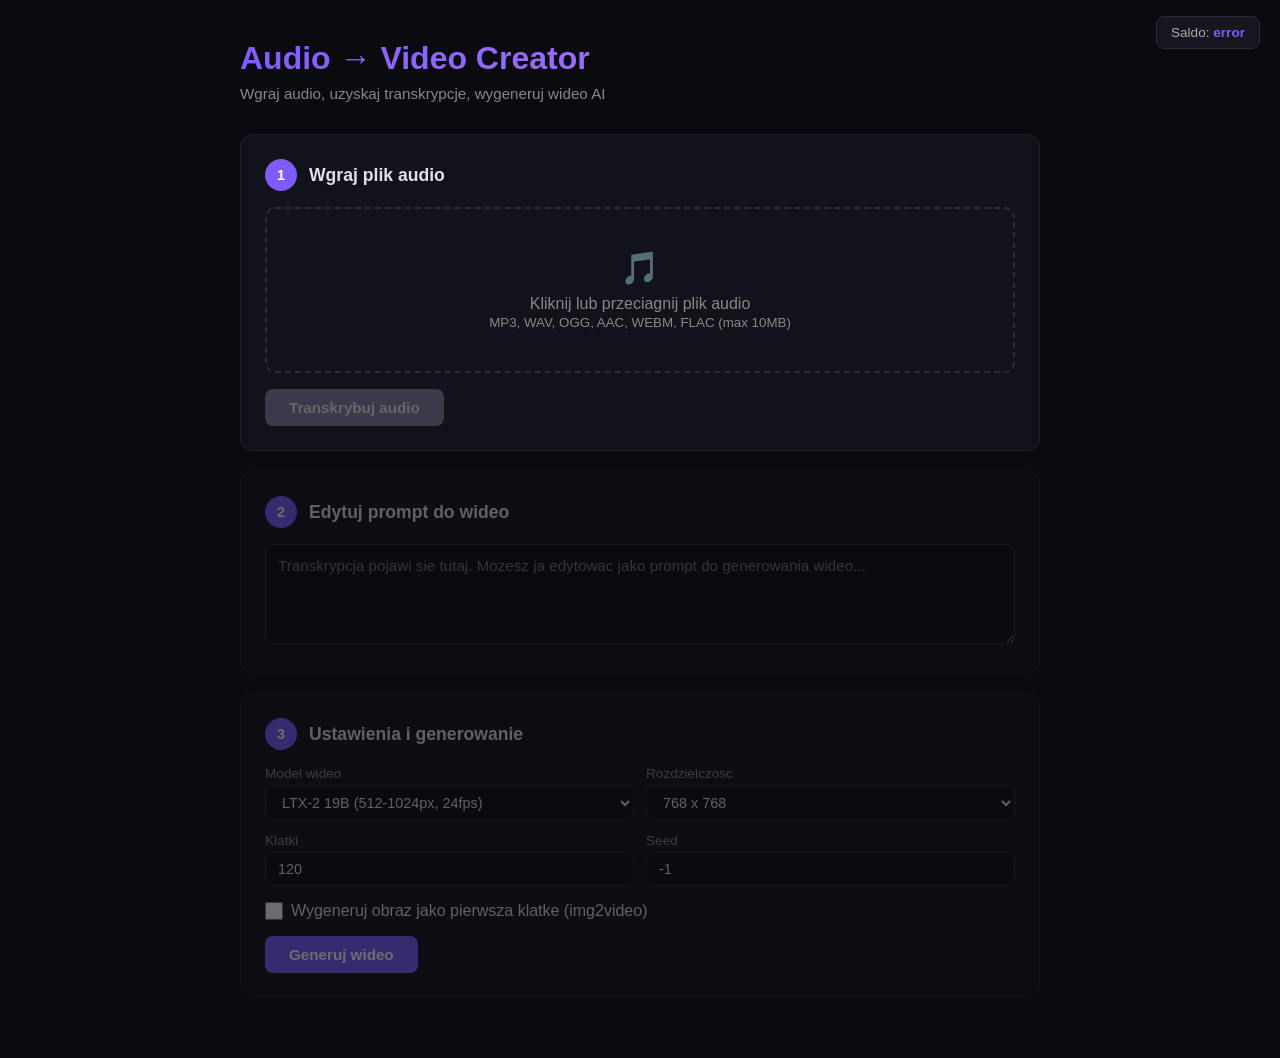
==== index.html @ 970bc6da "Initial commit: Audio to Video Creator Single-page HTML app for generating AI video from audio using" ====
<!DOCTYPE html>
<html lang="pl">
<head>
<meta charset="UTF-8">
<meta name="viewport" content="width=device-width, initial-scale=1.0">
<title>Audio → Video Creator</title>
<style>
  *, *::before, *::after { box-sizing: border-box; margin: 0; padding: 0; }

  body {
    font-family: -apple-system, BlinkMacSystemFont, 'Segoe UI', Roboto, sans-serif;
    background: #0a0a0f;
    color: #e0e0e8;
    min-height: 100vh;
    display: flex;
    justify-content: center;
    padding: 40px 20px;
  }

  .app {
    max-width: 800px;
    width: 100%;
  }

  h1 {
    font-size: 2rem;
    margin-bottom: 8px;
    background: linear-gradient(135deg, #7c5cfc, #c084fc);
    -webkit-background-clip: text;
    -webkit-text-fill-color: transparent;
  }

  .subtitle {
    color: #888;
    margin-bottom: 32px;
    font-size: 0.95rem;
  }

  .balance {
    position: fixed;
    top: 16px;
    right: 20px;
    background: #16161e;
    border: 1px solid #2a2a3a;
    border-radius: 8px;
    padding: 8px 14px;
    font-size: 0.85rem;
    color: #aaa;
  }
  .balance span { color: #7c5cfc; font-weight: 600; }

  /* Steps */
  .step {
    background: #12121a;
    border: 1px solid #1e1e2e;
    border-radius: 12px;
    padding: 24px;
    margin-bottom: 20px;
    transition: opacity 0.3s;
  }
  .step.disabled { opacity: 0.4; pointer-events: none; }
  .step-header {
    display: flex;
    align-items: center;
    gap: 12px;
    margin-bottom: 16px;
  }
  .step-num {
    width: 32px;
    height: 32px;
    border-radius: 50%;
    background: #7c5cfc;
    color: #fff;
    display: flex;
    align-items: center;
    justify-content: center;
    font-weight: 700;
    font-size: 0.9rem;
    flex-shrink: 0;
  }
  .step-title { font-size: 1.1rem; font-weight: 600; }

  /* Upload area */
  .upload-area {
    border: 2px dashed #2a2a3a;
    border-radius: 10px;
    padding: 40px;
    text-align: center;
    cursor: pointer;
    transition: border-color 0.2s, background 0.2s;
  }
  .upload-area:hover, .upload-area.dragover {
    border-color: #7c5cfc;
    background: rgba(124, 92, 252, 0.05);
  }
  .upload-area.has-file {
    border-color: #4ade80;
    background: rgba(74, 222, 128, 0.05);
  }
  .upload-area input { display: none; }
  .upload-icon { font-size: 2rem; margin-bottom: 8px; }
  .upload-text { color: #888; }
  .upload-filename { color: #4ade80; font-weight: 600; margin-top: 8px; }

  /* Audio player */
  .audio-player { margin-top: 12px; width: 100%; }
  .audio-player audio { width: 100%; }

  /* Buttons */
  .btn {
    padding: 10px 24px;
    border: none;
    border-radius: 8px;
    font-size: 0.95rem;
    font-weight: 600;
    cursor: pointer;
    transition: all 0.2s;
    display: inline-flex;
    align-items: center;
    gap: 8px;
  }
  .btn-primary {
    background: #7c5cfc;
    color: #fff;
  }
  .btn-primary:hover { background: #6a4cf0; }
  .btn-primary:disabled {
    background: #3a3a4a;
    color: #666;
    cursor: not-allowed;
  }
  .btn-secondary {
    background: #1e1e2e;
    color: #ccc;
    border: 1px solid #2a2a3a;
  }
  .btn-secondary:hover { background: #2a2a3a; }

  .btn-row {
    display: flex;
    gap: 10px;
    flex-wrap: wrap;
    align-items: center;
  }

  /* Textarea */
  textarea {
    width: 100%;
    min-height: 100px;
    background: #0a0a0f;
    border: 1px solid #2a2a3a;
    border-radius: 8px;
    color: #e0e0e8;
    padding: 12px;
    font-family: inherit;
    font-size: 0.95rem;
    resize: vertical;
  }
  textarea:focus { outline: none; border-color: #7c5cfc; }

  /* Select / Input */
  select, input[type="number"] {
    background: #0a0a0f;
    border: 1px solid #2a2a3a;
    border-radius: 8px;
    color: #e0e0e8;
    padding: 8px 12px;
    font-size: 0.9rem;
  }
  select:focus, input[type="number"]:focus { outline: none; border-color: #7c5cfc; }

  .form-grid {
    display: grid;
    grid-template-columns: 1fr 1fr;
    gap: 12px;
    margin-bottom: 16px;
  }
  .form-group label {
    display: block;
    font-size: 0.85rem;
    color: #888;
    margin-bottom: 4px;
  }
  .form-group select, .form-group input[type="number"] { width: 100%; }

  /* Checkbox */
  .checkbox-row {
    display: flex;
    align-items: center;
    gap: 8px;
    margin-bottom: 16px;
  }
  .checkbox-row input[type="checkbox"] {
    accent-color: #7c5cfc;
    width: 18px;
    height: 18px;
  }

  /* Progress */
  .progress-container { margin-top: 16px; }
  .progress-bar-bg {
    background: #1e1e2e;
    border-radius: 6px;
    height: 8px;
    overflow: hidden;
    margin-top: 8px;
  }
  .progress-bar-fill {
    height: 100%;
    background: linear-gradient(90deg, #7c5cfc, #c084fc);
    border-radius: 6px;
    transition: width 0.5s ease;
    width: 0%;
  }
  .status-text {
    font-size: 0.9rem;
    color: #aaa;
    display: flex;
    align-items: center;
    gap: 8px;
  }
  .spinner {
    width: 16px;
    height: 16px;
    border: 2px solid #3a3a4a;
    border-top-color: #7c5cfc;
    border-radius: 50%;
    animation: spin 0.8s linear infinite;
    display: inline-block;
  }
  @keyframes spin { to { transform: rotate(360deg); } }

  /* Result */
  .result-area { margin-top: 16px; text-align: center; }
  .result-area video {
    max-width: 100%;
    border-radius: 10px;
    border: 1px solid #2a2a3a;
  }
  .result-area img {
    max-width: 100%;
    max-height: 300px;
    border-radius: 10px;
    border: 1px solid #2a2a3a;
    margin-bottom: 12px;
  }
  .download-row {
    margin-top: 12px;
    display: flex;
    justify-content: center;
    gap: 10px;
  }

  /* Error */
  .error-msg {
    background: rgba(239, 68, 68, 0.1);
    border: 1px solid #ef4444;
    color: #f87171;
    padding: 10px 14px;
    border-radius: 8px;
    font-size: 0.9rem;
    margin-top: 12px;
  }

  /* Responsive */
  @media (max-width: 500px) {
    .form-grid { grid-template-columns: 1fr; }
    h1 { font-size: 1.5rem; }
  }
</style>
</head>
<body>

<div class="app">
  <h1>Audio → Video Creator</h1>
  <p class="subtitle">Wgraj audio, uzyskaj transkrypcje, wygeneruj wideo AI</p>

  <div class="balance" id="balanceBox">Saldo: <span id="balanceVal">...</span></div>

  <!-- STEP 1: Upload Audio -->
  <div class="step" id="step1">
    <div class="step-header">
      <div class="step-num">1</div>
      <div class="step-title">Wgraj plik audio</div>
    </div>
    <div class="upload-area" id="uploadArea">
      <input type="file" id="audioInput" accept=".mp3,.wav,.ogg,.aac,.webm,.flac">
      <div class="upload-icon">🎵</div>
      <div class="upload-text">Kliknij lub przeciagnij plik audio<br><small>MP3, WAV, OGG, AAC, WEBM, FLAC (max 10MB)</small></div>
      <div class="upload-filename" id="fileName" style="display:none"></div>
    </div>
    <div class="audio-player" id="audioPlayer" style="display:none">
      <audio controls id="audioEl"></audio>
    </div>
    <div style="margin-top: 16px;">
      <button class="btn btn-primary" id="transcribeBtn" disabled>Transkrybuj audio</button>
    </div>
    <div id="transcribeStatus"></div>
    <div id="transcribeError"></div>
  </div>

  <!-- STEP 2: Edit Prompt -->
  <div class="step disabled" id="step2">
    <div class="step-header">
      <div class="step-num">2</div>
      <div class="step-title">Edytuj prompt do wideo</div>
    </div>
    <textarea id="videoPrompt" placeholder="Transkrypcja pojawi sie tutaj. Mozesz ja edytowac jako prompt do generowania wideo..."></textarea>
  </div>

  <!-- STEP 3: Settings & Generate -->
  <div class="step disabled" id="step3">
    <div class="step-header">
      <div class="step-num">3</div>
      <div class="step-title">Ustawienia i generowanie</div>
    </div>

    <div class="form-grid">
      <div class="form-group">
        <label>Model wideo</label>
        <select id="videoModel">
          <option value="Ltx2_19B_Dist_FP8">LTX-2 19B (512-1024px, 24fps)</option>
          <option value="Ltxv_13B_0_9_8_Distilled_FP8">LTX-Video 0.9.8 (256-768px, 30fps)</option>
        </select>
      </div>
      <div class="form-group">
        <label>Rozdzielczosc</label>
        <select id="resolution">
          <option value="768x768">768 x 768</option>
          <option value="768x512">768 x 512 (landscape)</option>
          <option value="512x768">512 x 768 (portrait)</option>
          <option value="512x512">512 x 512</option>
          <option value="1024x576">1024 x 576 (wide, LTX-2)</option>
          <option value="576x1024">576 x 1024 (tall, LTX-2)</option>
        </select>
      </div>
      <div class="form-group">
        <label>Klatki</label>
        <input type="number" id="frames" value="120" min="30" max="241">
      </div>
      <div class="form-group">
        <label>Seed</label>
        <input type="number" id="seed" value="-1" min="-1">
      </div>
    </div>

    <div class="checkbox-row">
      <input type="checkbox" id="useFirstFrame">
      <label for="useFirstFrame">Wygeneruj obraz jako pierwsza klatke (img2video)</label>
    </div>

    <div id="imgModelGroup" style="display:none; margin-bottom: 16px;">
      <div class="form-grid">
        <div class="form-group">
          <label>Model obrazu</label>
          <select id="imgModel">
            <option value="Flux1schnell">FLUX.1 Schnell</option>
            <option value="ZImageTurbo_INT8">Z-Image Turbo</option>
            <option value="Flux_2_Klein_4B_BF16">FLUX.2 Klein</option>
          </select>
        </div>
        <div class="form-group">
          <label>Prompt obrazu (opcjonalny)</label>
          <textarea id="imgPrompt" style="min-height: 60px;" placeholder="Jesli pusty, uzyje promptu wideo"></textarea>
        </div>
      </div>
    </div>

    <div class="btn-row">
      <button class="btn btn-primary" id="generateBtn">Generuj wideo</button>
    </div>

    <div id="generateStatus"></div>
    <div id="generateError"></div>

    <!-- Result -->
    <div class="result-area" id="resultArea" style="display:none">
      <div id="generatedImg" style="display:none"></div>
      <div id="generatedVideo"></div>
      <div class="download-row" id="downloadRow" style="display:none"></div>
    </div>
  </div>
</div>

<script>
const API_BASE = 'https://api.deapi.ai';
const API_KEY = '6926|URj9aa5gUk1SgNm85iJzM3Wiba7WkReZox973JmT436bcb00';

const headers = { 'Authorization': `Bearer ${API_KEY}` };
const jsonHeaders = { ...headers, 'Content-Type': 'application/json' };

// Elements
const uploadArea = document.getElementById('uploadArea');
const audioInput = document.getElementById('audioInput');
const fileName = document.getElementById('fileName');
const audioPlayer = document.getElementById('audioPlayer');
const audioEl = document.getElementById('audioEl');
const transcribeBtn = document.getElementById('transcribeBtn');
const videoPrompt = document.getElementById('videoPrompt');
const useFirstFrame = document.getElementById('useFirstFrame');
const imgModelGroup = document.getElementById('imgModelGroup');
const generateBtn = document.getElementById('generateBtn');

let audioFile = null;

// --- Balance ---
async function fetchBalance() {
  try {
    const res = await fetch(`${API_BASE}/api/v1/client/balance`, { headers });
    const data = await res.json();
    document.getElementById('balanceVal').textContent = `$${data.data.balance.toFixed(2)}`;
  } catch {
    document.getElementById('balanceVal').textContent = 'error';
  }
}
fetchBalance();

// --- Upload ---
uploadArea.addEventListener('click', () => audioInput.click());
uploadArea.addEventListener('dragover', e => { e.preventDefault(); uploadArea.classList.add('dragover'); });
uploadArea.addEventListener('dragleave', () => uploadArea.classList.remove('dragover'));
uploadArea.addEventListener('drop', e => {
  e.preventDefault();
  uploadArea.classList.remove('dragover');
  if (e.dataTransfer.files.length) handleFile(e.dataTransfer.files[0]);
});
audioInput.addEventListener('change', () => { if (audioInput.files.length) handleFile(audioInput.files[0]); });

function handleFile(file) {
  if (file.size > 10 * 1024 * 1024) {
    showError('transcribeError', 'Plik za duzy (max 10MB)');
    return;
  }
  audioFile = file;
  uploadArea.classList.add('has-file');
  fileName.textContent = file.name;
  fileName.style.display = 'block';
  audioEl.src = URL.createObjectURL(file);
  audioPlayer.style.display = 'block';
  transcribeBtn.disabled = false;
  clearError('transcribeError');
}

// --- Transcribe ---
transcribeBtn.addEventListener('click', transcribe);

async function transcribe() {
  transcribeBtn.disabled = true;
  showStatus('transcribeStatus', 'Wysylanie audio do transkrypcji...');
  clearError('transcribeError');

  try {
    const form = new FormData();
    form.append('audio', audioFile);
    form.append('include_ts', 'false');
    form.append('model', 'WhisperLargeV3');
    form.append('return_result_in_response', 'true');

    const res = await fetch(`${API_BASE}/api/v1/client/audiofile2txt`, {
      method: 'POST', headers, body: form
    });
    const data = await res.json();

    if (!res.ok) throw new Error(data.message || JSON.stringify(data));

    // If result is returned directly
    if (data.data?.result) {
      finishTranscription(data.data.result);
      return;
    }

    // Otherwise poll
    const requestId = data.data?.request_id;
    if (!requestId) throw new Error('Brak request_id w odpowiedzi');

    showStatus('transcribeStatus', 'Trwa transkrypcja...');
    const result = await pollResult(requestId, 'transcribeStatus');
    finishTranscription(result);
  } catch (err) {
    showError('transcribeError', `Blad transkrypcji: ${err.message}`);
    transcribeBtn.disabled = false;
    clearStatus('transcribeStatus');
  }
}

function finishTranscription(result) {
  let text = '';
  if (typeof result === 'string') {
    text = result;
  } else if (result?.text) {
    text = result.text;
  } else if (result?.transcription) {
    text = result.transcription;
  } else {
    text = JSON.stringify(result);
  }

  videoPrompt.value = text;
  clearStatus('transcribeStatus');
  enableStep('step2');
  enableStep('step3');
  transcribeBtn.disabled = false;
}

// --- Generate ---
useFirstFrame.addEventListener('change', () => {
  imgModelGroup.style.display = useFirstFrame.checked ? 'block' : 'none';
});

generateBtn.addEventListener('click', generate);

async function generate() {
  const prompt = videoPrompt.value.trim();
  if (!prompt) { showError('generateError', 'Wpisz prompt'); return; }

  generateBtn.disabled = true;
  clearError('generateError');
  document.getElementById('resultArea').style.display = 'none';

  try {
    let firstFrameUrl = null;

    // Step A: Generate first frame image if requested
    if (useFirstFrame.checked) {
      showStatus('generateStatus', 'Generowanie pierwszej klatki...');
      const imgPromptText = document.getElementById('imgPrompt').value.trim() || prompt;
      const imgModel = document.getElementById('imgModel').value;
      const [w, h] = getResolution();

      const imgRes = await fetch(`${API_BASE}/api/v1/client/txt2img`, {
        method: 'POST',
        headers: jsonHeaders,
        body: JSON.stringify({
          prompt: imgPromptText,
          model: imgModel,
          width: Math.min(w, imgModel === 'Flux_2_Klein_4B_BF16' ? 1536 : 2048),
          height: Math.min(h, imgModel === 'Flux_2_Klein_4B_BF16' ? 1536 : 2048),
          guidance: 3.5,
          steps: 4,
          seed: getSeed()
        })
      });
      const imgData = await imgRes.json();
      if (!imgRes.ok) throw new Error(imgData.message || JSON.stringify(imgData));

      const imgResult = await pollResult(imgData.data.request_id, 'generateStatus');
      firstFrameUrl = typeof imgResult === 'string' ? imgResult : imgResult.url || imgResult.result_url;

      if (firstFrameUrl) {
        document.getElementById('generatedImg').innerHTML = `<img src="${firstFrameUrl}" alt="First frame">`;
        document.getElementById('generatedImg').style.display = 'block';
        document.getElementById('resultArea').style.display = 'block';
      }
    }

    // Step B: Generate video
    showStatus('generateStatus', 'Generowanie wideo...');
    const model = document.getElementById('videoModel').value;
    const [width, height] = getResolution();
    const frames = parseInt(document.getElementById('frames').value);
    const seed = getSeed();
    const fps = model === 'Ltx2_19B_Dist_FP8' ? 24 : 30;

    let videoRes;
    if (firstFrameUrl) {
      // img2video: need to send the image
      const imgBlob = await (await fetch(firstFrameUrl)).blob();
      const form = new FormData();
      form.append('first_frame_image', imgBlob, 'frame.png');
      form.append('prompt', prompt);
      form.append('model', model);
      form.append('width', width);
      form.append('height', height);
      form.append('frames', frames);
      form.append('seed', seed);
      form.append('guidance', 1);
      form.append('steps', model === 'Ltxv_13B_0_9_8_Distilled_FP8' ? 1 : 1);

      videoRes = await fetch(`${API_BASE}/api/v1/client/img2video`, {
        method: 'POST', headers, body: form
      });
    } else {
      // txt2video
      const form = new FormData();
      form.append('prompt', prompt);
      form.append('model', model);
      form.append('width', width);
      form.append('height', height);
      form.append('guidance', 1);
      form.append('steps', 1);
      form.append('frames', frames);
      form.append('seed', seed);

      videoRes = await fetch(`${API_BASE}/api/v1/client/txt2video`, {
        method: 'POST', headers, body: form
      });
    }

    const videoData = await videoRes.json();
    if (!videoRes.ok) throw new Error(videoData.message || JSON.stringify(videoData));

    const videoResult = await pollResult(videoData.data.request_id, 'generateStatus');
    const videoUrl = typeof videoResult === 'string' ? videoResult : videoResult.url || videoResult.result_url;

    // Show result
    document.getElementById('generatedVideo').innerHTML = `<video controls src="${videoUrl}" autoplay loop></video>`;
    document.getElementById('downloadRow').innerHTML = `<a class="btn btn-secondary" href="${videoUrl}" download target="_blank">Pobierz wideo</a>`;
    document.getElementById('downloadRow').style.display = 'flex';
    document.getElementById('resultArea').style.display = 'block';
    clearStatus('generateStatus');
    fetchBalance();
  } catch (err) {
    showError('generateError', `Blad generowania: ${err.message}`);
    clearStatus('generateStatus');
  } finally {
    generateBtn.disabled = false;
  }
}

// --- Polling ---
async function pollResult(requestId, statusElId) {
  const maxAttempts = 300; // 5 min at 1s intervals
  for (let i = 0; i < maxAttempts; i++) {
    await sleep(2000);
    const res = await fetch(`${API_BASE}/api/v1/client/request-status/${requestId}`, { headers });
    const data = await res.json();
    const status = data.data?.status;

    if (status === 'done') {
      return data.data.result_url || data.data.result || data.data;
    }
    if (status === 'error') {
      throw new Error(data.data?.error || 'Zadanie zakonczylo sie bledem');
    }

    const pct = data.data?.progress || 0;
    showStatus(statusElId, `Status: ${status}${pct ? ` (${pct}%)` : ''}...`, pct);
  }
  throw new Error('Timeout - zadanie trwa za dlugo');
}

// --- Helpers ---
function getResolution() {
  const [w, h] = document.getElementById('resolution').value.split('x').map(Number);
  return [w, h];
}

function getSeed() {
  const s = parseInt(document.getElementById('seed').value);
  return s === -1 ? Math.floor(Math.random() * 999999999) : s;
}

function sleep(ms) { return new Promise(r => setTimeout(r, ms)); }

function enableStep(id) { document.getElementById(id).classList.remove('disabled'); }

function showStatus(elId, text, pct) {
  const el = document.getElementById(elId);
  el.innerHTML = `
    <div class="progress-container">
      <div class="status-text"><span class="spinner"></span> ${text}</div>
      <div class="progress-bar-bg"><div class="progress-bar-fill" style="width:${pct || 5}%"></div></div>
    </div>`;
}

function clearStatus(elId) { document.getElementById(elId).innerHTML = ''; }

function showError(elId, msg) {
  document.getElementById(elId).innerHTML = `<div class="error-msg">${msg}</div>`;
}

function clearError(elId) { document.getElementById(elId).innerHTML = ''; }
</script>
</body>
</html>
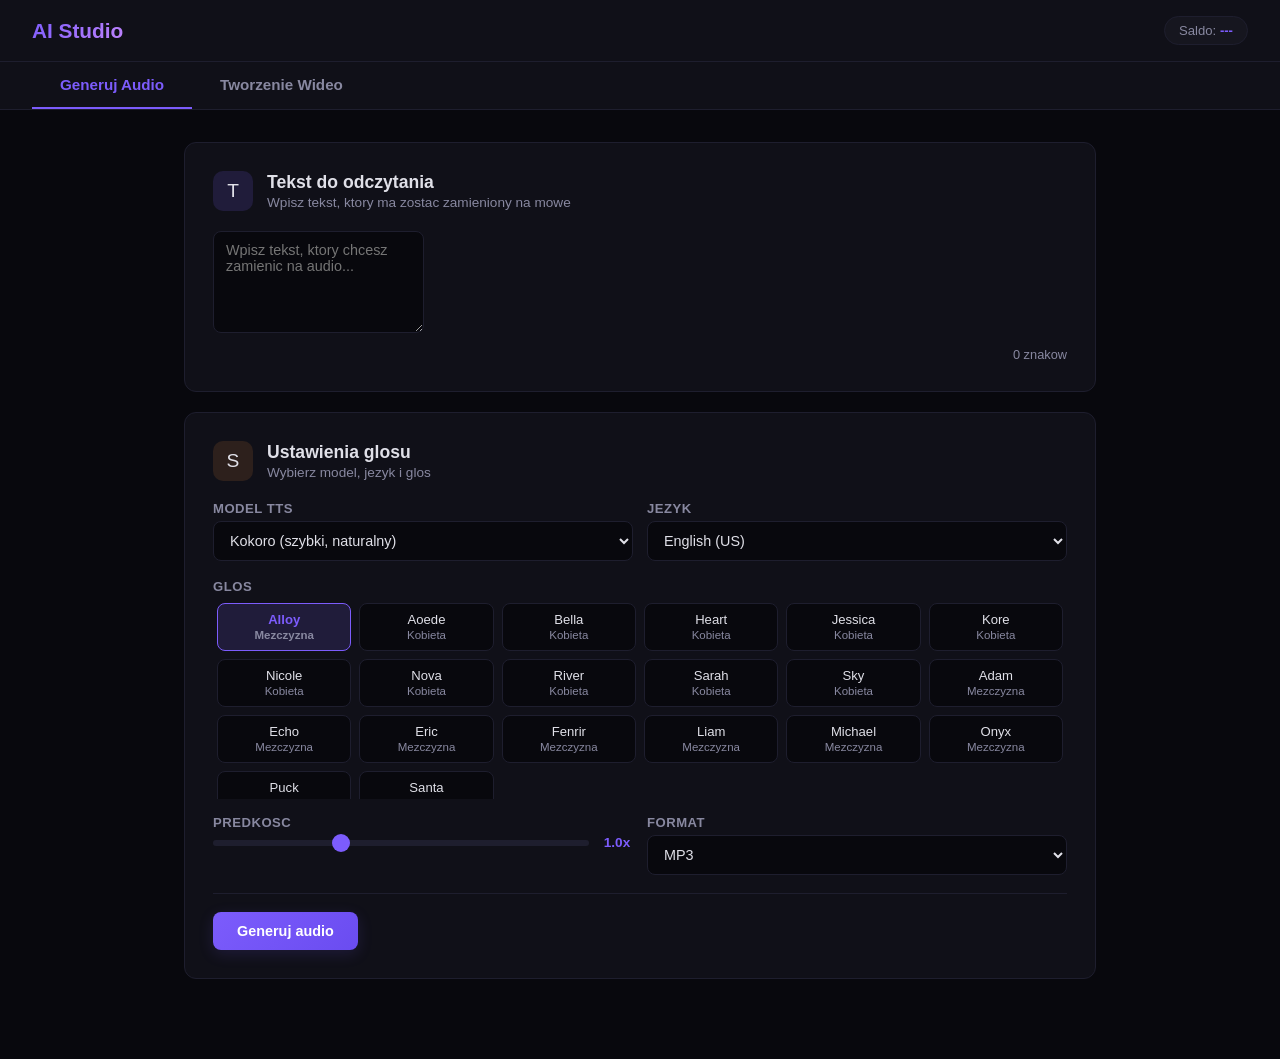
==== commit b4791435: "Add TTS, fix video generation, redesign UI - Add "Generuj Audio" tab with TTS (Kokoro, Chatterbox, Q" ====
--- a/index.html
+++ b/index.html
@@ -3,541 +3,978 @@
 <head>
 <meta charset="UTF-8">
 <meta name="viewport" content="width=device-width, initial-scale=1.0">
-<title>Audio → Video Creator</title>
+<title>AI Studio - Audio & Video</title>
 <style>
   *, *::before, *::after { box-sizing: border-box; margin: 0; padding: 0; }
 
+  :root {
+    --bg: #08080d;
+    --surface: #101018;
+    --surface2: #16161f;
+    --border: #1e1e2e;
+    --border-hover: #2e2e4e;
+    --text: #e0e0e8;
+    --text2: #8888a0;
+    --accent: #7c5cfc;
+    --accent2: #c084fc;
+    --accent-glow: rgba(124, 92, 252, 0.15);
+    --green: #4ade80;
+    --red: #f87171;
+    --orange: #fb923c;
+    --radius: 12px;
+  }
+
   body {
     font-family: -apple-system, BlinkMacSystemFont, 'Segoe UI', Roboto, sans-serif;
-    background: #0a0a0f;
-    color: #e0e0e8;
+    background: var(--bg);
+    color: var(--text);
     min-height: 100vh;
+  }
+
+  /* ===== Top bar ===== */
+  .topbar {
     display: flex;
-    justify-content: center;
-    padding: 40px 20px;
-  }
-
-  .app {
-    max-width: 800px;
-    width: 100%;
-  }
-
-  h1 {
-    font-size: 2rem;
-    margin-bottom: 8px;
-    background: linear-gradient(135deg, #7c5cfc, #c084fc);
+    align-items: center;
+    justify-content: space-between;
+    padding: 16px 32px;
+    background: var(--surface);
+    border-bottom: 1px solid var(--border);
+    position: sticky;
+    top: 0;
+    z-index: 100;
+    backdrop-filter: blur(12px);
+  }
+  .logo {
+    font-size: 1.3rem;
+    font-weight: 800;
+    background: linear-gradient(135deg, var(--accent), var(--accent2));
     -webkit-background-clip: text;
     -webkit-text-fill-color: transparent;
   }
-
-  .subtitle {
-    color: #888;
-    margin-bottom: 32px;
+  .topbar-right {
+    display: flex;
+    align-items: center;
+    gap: 16px;
+  }
+  .balance-badge {
+    background: var(--surface2);
+    border: 1px solid var(--border);
+    border-radius: 20px;
+    padding: 6px 14px;
+    font-size: 0.82rem;
+    color: var(--text2);
+  }
+  .balance-badge span { color: var(--accent); font-weight: 600; }
+
+  /* ===== Tabs ===== */
+  .tabs {
+    display: flex;
+    gap: 0;
+    background: var(--surface);
+    border-bottom: 1px solid var(--border);
+    padding: 0 32px;
+  }
+  .tab {
+    padding: 14px 28px;
     font-size: 0.95rem;
-  }
-
-  .balance {
-    position: fixed;
-    top: 16px;
-    right: 20px;
-    background: #16161e;
-    border: 1px solid #2a2a3a;
+    font-weight: 600;
+    color: var(--text2);
+    cursor: pointer;
+    border-bottom: 2px solid transparent;
+    transition: all 0.2s;
+    user-select: none;
+  }
+  .tab:hover { color: var(--text); }
+  .tab.active {
+    color: var(--accent);
+    border-bottom-color: var(--accent);
+  }
+
+  /* ===== Main layout ===== */
+  .main {
+    max-width: 960px;
+    margin: 0 auto;
+    padding: 32px 24px 60px;
+  }
+  .tab-content { display: none; }
+  .tab-content.active { display: block; }
+
+  /* ===== Cards ===== */
+  .card {
+    background: var(--surface);
+    border: 1px solid var(--border);
+    border-radius: var(--radius);
+    padding: 28px;
+    margin-bottom: 20px;
+    transition: border-color 0.3s, opacity 0.3s;
+  }
+  .card:hover { border-color: var(--border-hover); }
+  .card.disabled { opacity: 0.35; pointer-events: none; }
+  .card-header {
+    display: flex;
+    align-items: center;
+    gap: 14px;
+    margin-bottom: 20px;
+  }
+  .card-icon {
+    width: 40px;
+    height: 40px;
+    border-radius: 10px;
+    display: flex;
+    align-items: center;
+    justify-content: center;
+    font-size: 1.2rem;
+    flex-shrink: 0;
+  }
+  .card-icon.purple { background: rgba(124, 92, 252, 0.15); }
+  .card-icon.green { background: rgba(74, 222, 128, 0.12); }
+  .card-icon.orange { background: rgba(251, 146, 60, 0.12); }
+  .card-icon.blue { background: rgba(96, 165, 250, 0.12); }
+  .card-title { font-size: 1.1rem; font-weight: 700; }
+  .card-desc { font-size: 0.85rem; color: var(--text2); margin-top: 2px; }
+
+  /* ===== Forms ===== */
+  .form-grid {
+    display: grid;
+    grid-template-columns: 1fr 1fr;
+    gap: 14px;
+    margin-bottom: 18px;
+  }
+  .form-grid.cols-3 { grid-template-columns: 1fr 1fr 1fr; }
+  .form-group { display: flex; flex-direction: column; gap: 5px; }
+  .form-group.full { grid-column: 1 / -1; }
+  .form-label {
+    font-size: 0.82rem;
+    font-weight: 600;
+    color: var(--text2);
+    text-transform: uppercase;
+    letter-spacing: 0.5px;
+  }
+
+  textarea, select, input[type="number"], input[type="text"], input[type="range"] {
+    background: var(--bg);
+    border: 1px solid var(--border);
     border-radius: 8px;
-    padding: 8px 14px;
-    font-size: 0.85rem;
-    color: #aaa;
-  }
-  .balance span { color: #7c5cfc; font-weight: 600; }
-
-  /* Steps */
-  .step {
-    background: #12121a;
-    border: 1px solid #1e1e2e;
-    border-radius: 12px;
-    padding: 24px;
-    margin-bottom: 20px;
-    transition: opacity 0.3s;
-  }
-  .step.disabled { opacity: 0.4; pointer-events: none; }
-  .step-header {
+    color: var(--text);
+    padding: 10px 12px;
+    font-family: inherit;
+    font-size: 0.9rem;
+    transition: border-color 0.2s;
+  }
+  textarea:focus, select:focus, input:focus { outline: none; border-color: var(--accent); }
+  textarea { min-height: 100px; resize: vertical; }
+  select { cursor: pointer; }
+
+  .range-row {
     display: flex;
     align-items: center;
     gap: 12px;
-    margin-bottom: 16px;
-  }
-  .step-num {
-    width: 32px;
-    height: 32px;
+  }
+  .range-row input[type="range"] {
+    flex: 1;
+    padding: 0;
+    height: 6px;
+    -webkit-appearance: none;
+    border: none;
+    border-radius: 3px;
+    background: var(--border);
+  }
+  .range-row input[type="range"]::-webkit-slider-thumb {
+    -webkit-appearance: none;
+    width: 18px;
+    height: 18px;
     border-radius: 50%;
-    background: #7c5cfc;
-    color: #fff;
-    display: flex;
-    align-items: center;
-    justify-content: center;
-    font-weight: 700;
-    font-size: 0.9rem;
-    flex-shrink: 0;
-  }
-  .step-title { font-size: 1.1rem; font-weight: 600; }
-
-  /* Upload area */
-  .upload-area {
-    border: 2px dashed #2a2a3a;
-    border-radius: 10px;
-    padding: 40px;
+    background: var(--accent);
+    cursor: pointer;
+  }
+  .range-val {
+    font-size: 0.85rem;
+    color: var(--accent);
+    font-weight: 600;
+    min-width: 32px;
     text-align: center;
-    cursor: pointer;
-    transition: border-color 0.2s, background 0.2s;
-  }
-  .upload-area:hover, .upload-area.dragover {
-    border-color: #7c5cfc;
-    background: rgba(124, 92, 252, 0.05);
-  }
-  .upload-area.has-file {
-    border-color: #4ade80;
-    background: rgba(74, 222, 128, 0.05);
-  }
-  .upload-area input { display: none; }
-  .upload-icon { font-size: 2rem; margin-bottom: 8px; }
-  .upload-text { color: #888; }
-  .upload-filename { color: #4ade80; font-weight: 600; margin-top: 8px; }
-
-  /* Audio player */
-  .audio-player { margin-top: 12px; width: 100%; }
-  .audio-player audio { width: 100%; }
-
-  /* Buttons */
+  }
+
+  /* ===== Buttons ===== */
   .btn {
-    padding: 10px 24px;
+    padding: 11px 24px;
     border: none;
     border-radius: 8px;
-    font-size: 0.95rem;
+    font-size: 0.9rem;
     font-weight: 600;
     cursor: pointer;
     transition: all 0.2s;
     display: inline-flex;
     align-items: center;
     gap: 8px;
+    text-decoration: none;
   }
   .btn-primary {
-    background: #7c5cfc;
+    background: linear-gradient(135deg, var(--accent), #6a4cf0);
     color: #fff;
-  }
-  .btn-primary:hover { background: #6a4cf0; }
+    box-shadow: 0 4px 15px var(--accent-glow);
+  }
+  .btn-primary:hover { transform: translateY(-1px); box-shadow: 0 6px 20px var(--accent-glow); }
   .btn-primary:disabled {
-    background: #3a3a4a;
-    color: #666;
+    background: #2a2a3a;
+    color: #555;
     cursor: not-allowed;
+    transform: none;
+    box-shadow: none;
   }
   .btn-secondary {
-    background: #1e1e2e;
-    color: #ccc;
-    border: 1px solid #2a2a3a;
-  }
-  .btn-secondary:hover { background: #2a2a3a; }
-
-  .btn-row {
+    background: var(--surface2);
+    color: var(--text);
+    border: 1px solid var(--border);
+  }
+  .btn-secondary:hover { background: var(--border); }
+  .btn-success {
+    background: linear-gradient(135deg, #22c55e, #16a34a);
+    color: #fff;
+  }
+  .btn-success:hover { transform: translateY(-1px); }
+  .btn-sm { padding: 7px 14px; font-size: 0.82rem; }
+  .btn-row { display: flex; gap: 10px; flex-wrap: wrap; align-items: center; }
+
+  /* ===== Upload ===== */
+  .upload-area {
+    border: 2px dashed var(--border);
+    border-radius: var(--radius);
+    padding: 36px;
+    text-align: center;
+    cursor: pointer;
+    transition: all 0.25s;
+  }
+  .upload-area:hover, .upload-area.dragover {
+    border-color: var(--accent);
+    background: var(--accent-glow);
+  }
+  .upload-area.has-file {
+    border-color: var(--green);
+    background: rgba(74, 222, 128, 0.05);
+  }
+  .upload-area input[type="file"] { display: none; }
+  .upload-icon { font-size: 2.2rem; margin-bottom: 8px; }
+  .upload-text { color: var(--text2); font-size: 0.9rem; }
+  .upload-text small { font-size: 0.78rem; }
+  .upload-filename { color: var(--green); font-weight: 600; margin-top: 8px; }
+
+  .audio-preview {
+    margin-top: 14px;
+    background: var(--bg);
+    border-radius: 8px;
+    padding: 12px;
+    display: none;
+  }
+  .audio-preview audio { width: 100%; height: 36px; }
+
+  /* ===== Progress ===== */
+  .progress-wrap { margin-top: 16px; }
+  .progress-bar-bg {
+    background: var(--surface2);
+    border-radius: 6px;
+    height: 6px;
+    overflow: hidden;
+    margin-top: 8px;
+  }
+  .progress-bar-fill {
+    height: 100%;
+    background: linear-gradient(90deg, var(--accent), var(--accent2));
+    border-radius: 6px;
+    transition: width 0.5s ease;
+    width: 0%;
+  }
+  .status-text {
+    font-size: 0.85rem;
+    color: var(--text2);
     display: flex;
+    align-items: center;
+    gap: 8px;
+  }
+  .spinner {
+    width: 14px; height: 14px;
+    border: 2px solid var(--border);
+    border-top-color: var(--accent);
+    border-radius: 50%;
+    animation: spin 0.7s linear infinite;
+    display: inline-block;
+    flex-shrink: 0;
+  }
+  @keyframes spin { to { transform: rotate(360deg); } }
+
+  /* ===== Result ===== */
+  .result-box {
+    margin-top: 20px;
+    text-align: center;
+    background: var(--bg);
+    border-radius: var(--radius);
+    padding: 20px;
+    border: 1px solid var(--border);
+    display: none;
+  }
+  .result-box.visible { display: block; }
+  .result-box video {
+    max-width: 100%;
+    border-radius: 10px;
+  }
+  .result-box img {
+    max-width: 100%;
+    max-height: 300px;
+    border-radius: 10px;
+    margin-bottom: 12px;
+  }
+  .result-box audio { width: 100%; margin-bottom: 12px; }
+  .result-actions {
+    margin-top: 14px;
+    display: flex;
+    justify-content: center;
     gap: 10px;
     flex-wrap: wrap;
-    align-items: center;
-  }
-
-  /* Textarea */
-  textarea {
-    width: 100%;
-    min-height: 100px;
-    background: #0a0a0f;
-    border: 1px solid #2a2a3a;
+  }
+
+  /* ===== Error ===== */
+  .error-msg {
+    background: rgba(239, 68, 68, 0.08);
+    border: 1px solid rgba(239, 68, 68, 0.3);
+    color: var(--red);
+    padding: 10px 14px;
     border-radius: 8px;
-    color: #e0e0e8;
-    padding: 12px;
-    font-family: inherit;
-    font-size: 0.95rem;
-    resize: vertical;
-  }
-  textarea:focus { outline: none; border-color: #7c5cfc; }
-
-  /* Select / Input */
-  select, input[type="number"] {
-    background: #0a0a0f;
-    border: 1px solid #2a2a3a;
+    font-size: 0.85rem;
+    margin-top: 12px;
+  }
+
+  /* ===== Success tag ===== */
+  .success-msg {
+    background: rgba(74, 222, 128, 0.08);
+    border: 1px solid rgba(74, 222, 128, 0.3);
+    color: var(--green);
+    padding: 10px 14px;
     border-radius: 8px;
-    color: #e0e0e8;
-    padding: 8px 12px;
-    font-size: 0.9rem;
-  }
-  select:focus, input[type="number"]:focus { outline: none; border-color: #7c5cfc; }
-
-  .form-grid {
-    display: grid;
-    grid-template-columns: 1fr 1fr;
-    gap: 12px;
-    margin-bottom: 16px;
-  }
-  .form-group label {
-    display: block;
     font-size: 0.85rem;
-    color: #888;
-    margin-bottom: 4px;
-  }
-  .form-group select, .form-group input[type="number"] { width: 100%; }
-
-  /* Checkbox */
+    margin-top: 12px;
+  }
+
+  /* ===== Divider ===== */
+  .divider {
+    border: none;
+    border-top: 1px solid var(--border);
+    margin: 18px 0;
+  }
+
+  /* ===== Checkbox ===== */
   .checkbox-row {
     display: flex;
     align-items: center;
     gap: 8px;
     margin-bottom: 16px;
+    font-size: 0.9rem;
   }
   .checkbox-row input[type="checkbox"] {
-    accent-color: #7c5cfc;
-    width: 18px;
-    height: 18px;
-  }
-
-  /* Progress */
-  .progress-container { margin-top: 16px; }
-  .progress-bar-bg {
-    background: #1e1e2e;
-    border-radius: 6px;
-    height: 8px;
-    overflow: hidden;
-    margin-top: 8px;
-  }
-  .progress-bar-fill {
-    height: 100%;
-    background: linear-gradient(90deg, #7c5cfc, #c084fc);
-    border-radius: 6px;
-    transition: width 0.5s ease;
-    width: 0%;
-  }
-  .status-text {
-    font-size: 0.9rem;
-    color: #aaa;
-    display: flex;
-    align-items: center;
-    gap: 8px;
-  }
-  .spinner {
+    accent-color: var(--accent);
     width: 16px;
     height: 16px;
-    border: 2px solid #3a3a4a;
-    border-top-color: #7c5cfc;
-    border-radius: 50%;
-    animation: spin 0.8s linear infinite;
-    display: inline-block;
-  }
-  @keyframes spin { to { transform: rotate(360deg); } }
-
-  /* Result */
-  .result-area { margin-top: 16px; text-align: center; }
-  .result-area video {
-    max-width: 100%;
-    border-radius: 10px;
-    border: 1px solid #2a2a3a;
-  }
-  .result-area img {
-    max-width: 100%;
-    max-height: 300px;
-    border-radius: 10px;
-    border: 1px solid #2a2a3a;
-    margin-bottom: 12px;
-  }
-  .download-row {
-    margin-top: 12px;
-    display: flex;
-    justify-content: center;
-    gap: 10px;
-  }
-
-  /* Error */
-  .error-msg {
-    background: rgba(239, 68, 68, 0.1);
-    border: 1px solid #ef4444;
-    color: #f87171;
-    padding: 10px 14px;
+  }
+
+  /* ===== Voice cards ===== */
+  .voice-grid {
+    display: grid;
+    grid-template-columns: repeat(auto-fill, minmax(120px, 1fr));
+    gap: 8px;
+    max-height: 200px;
+    overflow-y: auto;
+    padding: 4px;
+  }
+  .voice-chip {
+    background: var(--bg);
+    border: 1px solid var(--border);
     border-radius: 8px;
-    font-size: 0.9rem;
-    margin-top: 12px;
-  }
-
-  /* Responsive */
-  @media (max-width: 500px) {
-    .form-grid { grid-template-columns: 1fr; }
-    h1 { font-size: 1.5rem; }
+    padding: 8px 10px;
+    font-size: 0.82rem;
+    cursor: pointer;
+    text-align: center;
+    transition: all 0.2s;
+  }
+  .voice-chip:hover { border-color: var(--accent); }
+  .voice-chip.selected {
+    border-color: var(--accent);
+    background: var(--accent-glow);
+    color: var(--accent);
+    font-weight: 600;
+  }
+  .voice-chip .gender { font-size: 0.72rem; color: var(--text2); }
+
+  /* ===== Responsive ===== */
+  @media (max-width: 600px) {
+    .form-grid, .form-grid.cols-3 { grid-template-columns: 1fr; }
+    .tabs { padding: 0 16px; }
+    .tab { padding: 12px 16px; font-size: 0.85rem; }
+    .main { padding: 20px 16px 40px; }
+    .topbar { padding: 12px 16px; }
+    .card { padding: 20px; }
+    .voice-grid { grid-template-columns: repeat(auto-fill, minmax(100px, 1fr)); }
   }
 </style>
 </head>
 <body>
 
-<div class="app">
-  <h1>Audio → Video Creator</h1>
-  <p class="subtitle">Wgraj audio, uzyskaj transkrypcje, wygeneruj wideo AI</p>
-
-  <div class="balance" id="balanceBox">Saldo: <span id="balanceVal">...</span></div>
-
-  <!-- STEP 1: Upload Audio -->
-  <div class="step" id="step1">
-    <div class="step-header">
-      <div class="step-num">1</div>
-      <div class="step-title">Wgraj plik audio</div>
+<!-- Top bar -->
+<div class="topbar">
+  <div class="logo">AI Studio</div>
+  <div class="topbar-right">
+    <div class="balance-badge">Saldo: <span id="balanceVal">...</span></div>
+  </div>
+</div>
+
+<!-- Tabs -->
+<div class="tabs">
+  <div class="tab active" data-tab="tts">Generuj Audio</div>
+  <div class="tab" data-tab="video">Tworzenie Wideo</div>
+</div>
+
+<div class="main">
+
+  <!-- ============================================ -->
+  <!-- TAB: Text to Speech                          -->
+  <!-- ============================================ -->
+  <div class="tab-content active" id="tab-tts">
+
+    <!-- TTS: Text input -->
+    <div class="card" id="ttsCard1">
+      <div class="card-header">
+        <div class="card-icon purple">T</div>
+        <div>
+          <div class="card-title">Tekst do odczytania</div>
+          <div class="card-desc">Wpisz tekst, ktory ma zostac zamieniony na mowe</div>
+        </div>
+      </div>
+      <textarea id="ttsText" placeholder="Wpisz tekst, ktory chcesz zamienic na audio..." rows="5"></textarea>
+      <div style="margin-top:8px; text-align:right;">
+        <span style="font-size:0.8rem; color:var(--text2);" id="ttsCharCount">0 znakow</span>
+      </div>
     </div>
-    <div class="upload-area" id="uploadArea">
-      <input type="file" id="audioInput" accept=".mp3,.wav,.ogg,.aac,.webm,.flac">
-      <div class="upload-icon">🎵</div>
-      <div class="upload-text">Kliknij lub przeciagnij plik audio<br><small>MP3, WAV, OGG, AAC, WEBM, FLAC (max 10MB)</small></div>
-      <div class="upload-filename" id="fileName" style="display:none"></div>
-    </div>
-    <div class="audio-player" id="audioPlayer" style="display:none">
-      <audio controls id="audioEl"></audio>
-    </div>
-    <div style="margin-top: 16px;">
-      <button class="btn btn-primary" id="transcribeBtn" disabled>Transkrybuj audio</button>
-    </div>
-    <div id="transcribeStatus"></div>
-    <div id="transcribeError"></div>
-  </div>
-
-  <!-- STEP 2: Edit Prompt -->
-  <div class="step disabled" id="step2">
-    <div class="step-header">
-      <div class="step-num">2</div>
-      <div class="step-title">Edytuj prompt do wideo</div>
-    </div>
-    <textarea id="videoPrompt" placeholder="Transkrypcja pojawi sie tutaj. Mozesz ja edytowac jako prompt do generowania wideo..."></textarea>
-  </div>
-
-  <!-- STEP 3: Settings & Generate -->
-  <div class="step disabled" id="step3">
-    <div class="step-header">
-      <div class="step-num">3</div>
-      <div class="step-title">Ustawienia i generowanie</div>
-    </div>
-
-    <div class="form-grid">
-      <div class="form-group">
-        <label>Model wideo</label>
-        <select id="videoModel">
-          <option value="Ltx2_19B_Dist_FP8">LTX-2 19B (512-1024px, 24fps)</option>
-          <option value="Ltxv_13B_0_9_8_Distilled_FP8">LTX-Video 0.9.8 (256-768px, 30fps)</option>
-        </select>
-      </div>
-      <div class="form-group">
-        <label>Rozdzielczosc</label>
-        <select id="resolution">
-          <option value="768x768">768 x 768</option>
-          <option value="768x512">768 x 512 (landscape)</option>
-          <option value="512x768">512 x 768 (portrait)</option>
-          <option value="512x512">512 x 512</option>
-          <option value="1024x576">1024 x 576 (wide, LTX-2)</option>
-          <option value="576x1024">576 x 1024 (tall, LTX-2)</option>
-        </select>
-      </div>
-      <div class="form-group">
-        <label>Klatki</label>
-        <input type="number" id="frames" value="120" min="30" max="241">
-      </div>
-      <div class="form-group">
-        <label>Seed</label>
-        <input type="number" id="seed" value="-1" min="-1">
-      </div>
-    </div>
-
-    <div class="checkbox-row">
-      <input type="checkbox" id="useFirstFrame">
-      <label for="useFirstFrame">Wygeneruj obraz jako pierwsza klatke (img2video)</label>
-    </div>
-
-    <div id="imgModelGroup" style="display:none; margin-bottom: 16px;">
+
+    <!-- TTS: Model & settings -->
+    <div class="card" id="ttsCard2">
+      <div class="card-header">
+        <div class="card-icon orange">S</div>
+        <div>
+          <div class="card-title">Ustawienia glosu</div>
+          <div class="card-desc">Wybierz model, jezyk i glos</div>
+        </div>
+      </div>
+
       <div class="form-grid">
         <div class="form-group">
-          <label>Model obrazu</label>
-          <select id="imgModel">
-            <option value="Flux1schnell">FLUX.1 Schnell</option>
-            <option value="ZImageTurbo_INT8">Z-Image Turbo</option>
-            <option value="Flux_2_Klein_4B_BF16">FLUX.2 Klein</option>
+          <label class="form-label">Model TTS</label>
+          <select id="ttsModel">
+            <option value="Kokoro">Kokoro (szybki, naturalny)</option>
+            <option value="Chatterbox">Chatterbox (wielojezyczny)</option>
+            <option value="Qwen3_TTS_12Hz_1_7B_CustomVoice">Qwen3 TTS (premium)</option>
           </select>
         </div>
         <div class="form-group">
-          <label>Prompt obrazu (opcjonalny)</label>
-          <textarea id="imgPrompt" style="min-height: 60px;" placeholder="Jesli pusty, uzyje promptu wideo"></textarea>
-        </div>
-      </div>
-    </div>
-
-    <div class="btn-row">
-      <button class="btn btn-primary" id="generateBtn">Generuj wideo</button>
-    </div>
-
-    <div id="generateStatus"></div>
-    <div id="generateError"></div>
-
-    <!-- Result -->
-    <div class="result-area" id="resultArea" style="display:none">
-      <div id="generatedImg" style="display:none"></div>
-      <div id="generatedVideo"></div>
-      <div class="download-row" id="downloadRow" style="display:none"></div>
+          <label class="form-label">Jezyk</label>
+          <select id="ttsLang"></select>
+        </div>
+      </div>
+
+      <div class="form-group" style="margin-bottom:16px;">
+        <label class="form-label">Glos</label>
+        <div class="voice-grid" id="voiceGrid"></div>
+      </div>
+
+      <div class="form-grid">
+        <div class="form-group">
+          <label class="form-label">Predkosc</label>
+          <div class="range-row">
+            <input type="range" id="ttsSpeed" min="0.5" max="2" step="0.1" value="1">
+            <span class="range-val" id="ttsSpeedVal">1.0x</span>
+          </div>
+        </div>
+        <div class="form-group">
+          <label class="form-label">Format</label>
+          <select id="ttsFormat">
+            <option value="mp3">MP3</option>
+            <option value="wav">WAV</option>
+          </select>
+        </div>
+      </div>
+
+      <hr class="divider">
+
+      <div class="btn-row">
+        <button class="btn btn-primary" id="ttsGenerateBtn">Generuj audio</button>
+      </div>
+
+      <div id="ttsStatus"></div>
+      <div id="ttsError"></div>
+
+      <div class="result-box" id="ttsResult">
+        <audio controls id="ttsAudioEl"></audio>
+        <div class="result-actions">
+          <a class="btn btn-secondary btn-sm" id="ttsDownloadBtn" download>Pobierz audio</a>
+          <button class="btn btn-success btn-sm" id="ttsUseInVideoBtn">Uzyj w tworzeniu wideo &rarr;</button>
+        </div>
+      </div>
     </div>
   </div>
+
+  <!-- ============================================ -->
+  <!-- TAB: Video Creation                          -->
+  <!-- ============================================ -->
+  <div class="tab-content" id="tab-video">
+
+    <!-- Step 1: Audio source (soundtrack) -->
+    <div class="card" id="vidCard1">
+      <div class="card-header">
+        <div class="card-icon green">1</div>
+        <div>
+          <div class="card-title">Sciezka dzwiekowa</div>
+          <div class="card-desc">Wgraj audio lub uzyj wygenerowanego w zakladce "Generuj Audio" — bedzie dzwiekiem wideo</div>
+        </div>
+      </div>
+
+      <!-- Generated audio notice -->
+      <div id="generatedAudioNotice" style="display:none; margin-bottom:14px;" class="success-msg">
+        Uzywasz wygenerowanego audio. <button class="btn btn-sm btn-secondary" id="clearGeneratedAudio" style="margin-left:8px;">Usun</button>
+      </div>
+
+      <div class="upload-area" id="uploadArea">
+        <input type="file" id="audioInput" accept=".mp3,.wav,.ogg,.aac,.webm,.flac">
+        <div class="upload-icon">&#127925;</div>
+        <div class="upload-text">Kliknij lub przeciagnij plik audio<br><small>MP3, WAV, OGG, AAC, WEBM, FLAC (max 10MB)</small></div>
+        <div class="upload-filename" id="fileName" style="display:none"></div>
+      </div>
+
+      <div class="audio-preview" id="audioPreview">
+        <audio controls id="audioEl"></audio>
+      </div>
+
+      <div id="transcribeError"></div>
+    </div>
+
+    <!-- Step 2: Prompt -->
+    <div class="card disabled" id="vidCard2">
+      <div class="card-header">
+        <div class="card-icon purple">2</div>
+        <div>
+          <div class="card-title">Opis wizualny (prompt)</div>
+          <div class="card-desc">Opisz co chcesz ZOBACZYC na wideo — sceny, postacie, tlo, styl</div>
+        </div>
+      </div>
+      <textarea id="videoPrompt" placeholder="Np. Animowany krajobraz gorski o zachodzie slonca, kamera powoli leci nad dolina, cieplde kolory, styl filmowy..."></textarea>
+    </div>
+
+    <!-- Step 3: Settings -->
+    <div class="card disabled" id="vidCard3">
+      <div class="card-header">
+        <div class="card-icon blue">3</div>
+        <div>
+          <div class="card-title">Ustawienia wideo</div>
+          <div class="card-desc">Wybierz model, rozdzielczosc i parametry generowania</div>
+        </div>
+      </div>
+
+      <div class="form-grid">
+        <div class="form-group">
+          <label class="form-label">Model wideo</label>
+          <select id="videoModel">
+            <option value="Ltx2_19B_Dist_FP8">LTX-2 19B (do 1024px, 24fps)</option>
+            <option value="Ltxv_13B_0_9_8_Distilled_FP8">LTX-Video 0.9.8 (do 768px, 30fps)</option>
+          </select>
+        </div>
+        <div class="form-group">
+          <label class="form-label">Rozdzielczosc</label>
+          <select id="resolution">
+            <option value="768x768">768 x 768</option>
+            <option value="768x512">768 x 512 (landscape)</option>
+            <option value="512x768">512 x 768 (portrait)</option>
+            <option value="512x512">512 x 512</option>
+            <option value="1024x576">1024 x 576 (wide, LTX-2)</option>
+            <option value="576x1024">576 x 1024 (tall, LTX-2)</option>
+          </select>
+        </div>
+      </div>
+      <div class="form-grid">
+        <div class="form-group">
+          <label class="form-label">Klatki</label>
+          <input type="number" id="frames" value="120" min="30" max="241">
+        </div>
+        <div class="form-group">
+          <label class="form-label">Seed (-1 = losowy)</label>
+          <input type="number" id="seed" value="-1" min="-1">
+        </div>
+      </div>
+
+      <div class="checkbox-row">
+        <input type="checkbox" id="useFirstFrame">
+        <label for="useFirstFrame">Wygeneruj obraz jako pierwsza klatke (img2video)</label>
+      </div>
+
+      <div id="imgModelGroup" style="display:none;">
+        <div class="form-grid">
+          <div class="form-group">
+            <label class="form-label">Model obrazu</label>
+            <select id="imgModel">
+              <option value="Flux1schnell">FLUX.1 Schnell</option>
+              <option value="ZImageTurbo_INT8">Z-Image Turbo</option>
+              <option value="Flux_2_Klein_4B_BF16">FLUX.2 Klein</option>
+            </select>
+          </div>
+          <div class="form-group">
+            <label class="form-label">Prompt obrazu (opcjonalny)</label>
+            <input type="text" id="imgPrompt" placeholder="Jesli pusty, uzyje promptu wideo">
+          </div>
+        </div>
+      </div>
+
+      <hr class="divider">
+
+      <div class="btn-row">
+        <button class="btn btn-primary" id="generateBtn">Generuj wideo</button>
+      </div>
+
+      <div id="generateStatus"></div>
+      <div id="generateError"></div>
+
+      <div class="result-box" id="videoResult">
+        <div id="generatedImg"></div>
+        <div id="generatedVideo"></div>
+        <div id="mergeStatus"></div>
+        <div class="result-actions" id="videoActions"></div>
+      </div>
+    </div>
+  </div>
+
 </div>
 
 <script>
+// ============================
+// Config
+// ============================
 const API_BASE = 'https://api.deapi.ai';
 const API_KEY = '6926|URj9aa5gUk1SgNm85iJzM3Wiba7WkReZox973JmT436bcb00';
-
 const headers = { 'Authorization': `Bearer ${API_KEY}` };
 const jsonHeaders = { ...headers, 'Content-Type': 'application/json' };
 
-// Elements
-const uploadArea = document.getElementById('uploadArea');
-const audioInput = document.getElementById('audioInput');
-const fileName = document.getElementById('fileName');
-const audioPlayer = document.getElementById('audioPlayer');
-const audioEl = document.getElementById('audioEl');
-const transcribeBtn = document.getElementById('transcribeBtn');
-const videoPrompt = document.getElementById('videoPrompt');
-const useFirstFrame = document.getElementById('useFirstFrame');
-const imgModelGroup = document.getElementById('imgModelGroup');
-const generateBtn = document.getElementById('generateBtn');
-
+// ============================
+// Model data (from API)
+// ============================
+const TTS_MODELS = {
+  Kokoro: {
+    maxSpeed: 2, minSpeed: 0.5,
+    languages: [
+      { name: 'English (US)', slug: 'en-us', voices: [
+        {n:'Alloy',s:'af_alloy',g:'M'},{n:'Aoede',s:'af_aoede',g:'F'},{n:'Bella',s:'af_bella',g:'F'},
+        {n:'Heart',s:'af_heart',g:'F'},{n:'Jessica',s:'af_jessica',g:'F'},{n:'Kore',s:'af_kore',g:'F'},
+        {n:'Nicole',s:'af_nicole',g:'F'},{n:'Nova',s:'af_nova',g:'F'},{n:'River',s:'af_river',g:'F'},
+        {n:'Sarah',s:'af_sarah',g:'F'},{n:'Sky',s:'af_sky',g:'F'},
+        {n:'Adam',s:'am_adam',g:'M'},{n:'Echo',s:'am_echo',g:'M'},{n:'Eric',s:'am_eric',g:'M'},
+        {n:'Fenrir',s:'am_fenrir',g:'M'},{n:'Liam',s:'am_liam',g:'M'},{n:'Michael',s:'am_michael',g:'M'},
+        {n:'Onyx',s:'am_onyx',g:'M'},{n:'Puck',s:'am_puck',g:'M'},{n:'Santa',s:'am_santa',g:'M'}
+      ]},
+      { name: 'English (GB)', slug: 'en-gb', voices: [
+        {n:'Alice',s:'bf_alice',g:'F'},{n:'Emma',s:'bf_emma',g:'F'},{n:'Isabella',s:'bf_isabella',g:'F'},
+        {n:'Lily',s:'bf_lily',g:'F'},{n:'Daniel',s:'bm_daniel',g:'M'},{n:'Fable',s:'bm_fable',g:'M'},
+        {n:'George',s:'bm_george',g:'M'},{n:'Lewis',s:'bm_lewis',g:'M'}
+      ]},
+      { name: 'Espanol', slug: 'es', voices: [
+        {n:'Dora',s:'ef_dora',g:'F'},{n:'Alex',s:'em_alex',g:'M'},{n:'Santa',s:'em_santa',g:'M'}
+      ]},
+      { name: 'Francais', slug: 'fr-fr', voices: [{n:'Siwis',s:'ff_siwis',g:'F'}] },
+      { name: 'Hindi', slug: 'hi', voices: [
+        {n:'Alpha',s:'hf_alpha',g:'F'},{n:'Beta',s:'hf_beta',g:'F'},
+        {n:'Omega',s:'hm_omega',g:'M'},{n:'Psi',s:'hm_psi',g:'M'}
+      ]},
+      { name: 'Italiano', slug: 'it', voices: [{n:'Sara',s:'if_sara',g:'F'},{n:'Nicola',s:'im_nicola',g:'M'}] },
+      { name: 'Portugues (BR)', slug: 'pt-br', voices: [
+        {n:'Dora',s:'pf_dora',g:'F'},{n:'Alex',s:'pm_alex',g:'M'},{n:'Santa',s:'pm_santa',g:'M'}
+      ]}
+    ]
+  },
+  Chatterbox: {
+    maxSpeed: 1, minSpeed: 1,
+    languages: [
+      {name:'English',slug:'en'},{name:'Arabic',slug:'ar'},{name:'Danish',slug:'da'},{name:'German',slug:'de'},
+      {name:'Spanish',slug:'es'},{name:'Finnish',slug:'fi'},{name:'French',slug:'fr'},{name:'Hebrew',slug:'he'},
+      {name:'Hindi',slug:'hi'},{name:'Italian',slug:'it'},{name:'Japanese',slug:'ja'},{name:'Korean',slug:'ko'},
+      {name:'Dutch',slug:'nl'},{name:'Norwegian',slug:'no'},{name:'Polish',slug:'pl'},{name:'Portuguese',slug:'pt'},
+      {name:'Russian',slug:'ru'},{name:'Swedish',slug:'sv'},{name:'Turkish',slug:'tr'},{name:'Chinese',slug:'zh'}
+    ].map(l => ({ ...l, voices: [{n:'Default',s:'default',g:'M'}] }))
+  },
+  Qwen3_TTS_12Hz_1_7B_CustomVoice: {
+    maxSpeed: 1, minSpeed: 1,
+    languages: ['English','Chinese','Japanese','Korean','German','French','Russian','Portuguese','Spanish','Italian']
+      .map(name => ({
+        name, slug: name,
+        voices: [
+          {n:'Vivian',s:'Vivian',g:'F'},{n:'Serena',s:'Serena',g:'F'},{n:'Dylan',s:'Dylan',g:'M'},
+          {n:'Eric',s:'Eric',g:'M'},{n:'Aiden',s:'Aiden',g:'M'},{n:'Ono_Anna',s:'Ono_Anna',g:'F'},
+          {n:'Sohee',s:'Sohee',g:'F'}
+        ]
+      }))
+  }
+};
+
+// ============================
+// State
+// ============================
 let audioFile = null;
-
-// --- Balance ---
+let generatedAudioUrl = null;
+let generatedAudioBlob = null;
+let selectedVoice = null;
+
+// ============================
+// Tabs
+// ============================
+document.querySelectorAll('.tab').forEach(tab => {
+  tab.addEventListener('click', () => {
+    document.querySelectorAll('.tab').forEach(t => t.classList.remove('active'));
+    document.querySelectorAll('.tab-content').forEach(c => c.classList.remove('active'));
+    tab.classList.add('active');
+    document.getElementById('tab-' + tab.dataset.tab).classList.add('active');
+  });
+});
+
+// ============================
+// Balance
+// ============================
 async function fetchBalance() {
   try {
     const res = await fetch(`${API_BASE}/api/v1/client/balance`, { headers });
     const data = await res.json();
     document.getElementById('balanceVal').textContent = `$${data.data.balance.toFixed(2)}`;
   } catch {
-    document.getElementById('balanceVal').textContent = 'error';
+    document.getElementById('balanceVal').textContent = '---';
   }
 }
 fetchBalance();
 
-// --- Upload ---
+// ============================
+// TTS Section
+// ============================
+const ttsText = document.getElementById('ttsText');
+const ttsModel = document.getElementById('ttsModel');
+const ttsLang = document.getElementById('ttsLang');
+const ttsSpeed = document.getElementById('ttsSpeed');
+const ttsSpeedVal = document.getElementById('ttsSpeedVal');
+const voiceGrid = document.getElementById('voiceGrid');
+
+ttsText.addEventListener('input', () => {
+  document.getElementById('ttsCharCount').textContent = ttsText.value.length + ' znakow';
+});
+
+ttsSpeed.addEventListener('input', () => {
+  ttsSpeedVal.textContent = parseFloat(ttsSpeed.value).toFixed(1) + 'x';
+});
+
+ttsModel.addEventListener('change', updateTTSLangs);
+ttsLang.addEventListener('change', updateTTSVoices);
+
+function updateTTSLangs() {
+  const model = TTS_MODELS[ttsModel.value];
+  if (!model) return;
+
+  // Update speed range
+  ttsSpeed.min = model.minSpeed;
+  ttsSpeed.max = model.maxSpeed;
+  if (parseFloat(ttsSpeed.value) > model.maxSpeed) ttsSpeed.value = model.maxSpeed;
+  if (parseFloat(ttsSpeed.value) < model.minSpeed) ttsSpeed.value = model.minSpeed;
+  ttsSpeedVal.textContent = parseFloat(ttsSpeed.value).toFixed(1) + 'x';
+
+  ttsLang.innerHTML = model.languages.map(l =>
+    `<option value="${l.slug}">${l.name}</option>`
+  ).join('');
+  updateTTSVoices();
+}
+
+function updateTTSVoices() {
+  const model = TTS_MODELS[ttsModel.value];
+  if (!model) return;
+  const lang = model.languages.find(l => l.slug === ttsLang.value);
+  if (!lang) return;
+
+  selectedVoice = null;
+  voiceGrid.innerHTML = lang.voices.map(v =>
+    `<div class="voice-chip" data-voice="${v.s}">
+      ${v.n}<br><span class="gender">${v.g === 'F' ? 'Kobieta' : 'Mezczyzna'}</span>
+    </div>`
+  ).join('');
+
+  voiceGrid.querySelectorAll('.voice-chip').forEach(chip => {
+    chip.addEventListener('click', () => {
+      voiceGrid.querySelectorAll('.voice-chip').forEach(c => c.classList.remove('selected'));
+      chip.classList.add('selected');
+      selectedVoice = chip.dataset.voice;
+    });
+  });
+
+  // Auto-select first
+  if (lang.voices.length) {
+    voiceGrid.querySelector('.voice-chip').click();
+  }
+}
+
+updateTTSLangs();
+
+// TTS Generate
+document.getElementById('ttsGenerateBtn').addEventListener('click', async () => {
+  const text = ttsText.value.trim();
+  if (!text) { showError('ttsError', 'Wpisz tekst'); return; }
+  if (text.length < 10) { showError('ttsError', 'Tekst za krotki (min. 10 znakow). Dluzszy tekst = dluzsze audio.'); return; }
+  if (!selectedVoice) { showError('ttsError', 'Wybierz glos'); return; }
+
+  const btn = document.getElementById('ttsGenerateBtn');
+  btn.disabled = true;
+  clearError('ttsError');
+  document.getElementById('ttsResult').classList.remove('visible');
+
+  try {
+    showStatus('ttsStatus', 'Wysylanie...');
+
+    const body = {
+      text,
+      model: ttsModel.value,
+      voice: selectedVoice,
+      lang: ttsLang.value,
+      speed: parseFloat(ttsSpeed.value),
+      format: document.getElementById('ttsFormat').value,
+      sample_rate: 24000
+    };
+
+    const res = await fetch(`${API_BASE}/api/v1/client/txt2audio`, {
+      method: 'POST', headers: jsonHeaders, body: JSON.stringify(body)
+    });
+    const data = await res.json();
+    if (!res.ok) throw new Error(data.message || JSON.stringify(data));
+
+    showStatus('ttsStatus', 'Generowanie audio...');
+    const result = await pollResult(data.data.request_id, 'ttsStatus');
+    const url = typeof result === 'string' ? result : result.url || result.result_url;
+
+    generatedAudioUrl = url;
+
+    // Fetch blob for later use
+    const audioRes = await fetch(url);
+    generatedAudioBlob = await audioRes.blob();
+
+    document.getElementById('ttsAudioEl').src = url;
+    document.getElementById('ttsDownloadBtn').href = url;
+    document.getElementById('ttsResult').classList.add('visible');
+    clearStatus('ttsStatus');
+    fetchBalance();
+  } catch (err) {
+    showError('ttsError', 'Blad: ' + err.message);
+    clearStatus('ttsStatus');
+  } finally {
+    btn.disabled = false;
+  }
+});
+
+// Use generated audio in video tab
+document.getElementById('ttsUseInVideoBtn').addEventListener('click', () => {
+  if (!generatedAudioBlob) return;
+
+  const ext = document.getElementById('ttsFormat').value;
+  audioFile = new File([generatedAudioBlob], `generated.${ext}`, { type: `audio/${ext}` });
+  audioSourceUrl = generatedAudioUrl;
+
+  // Switch to video tab
+  document.querySelector('.tab[data-tab="video"]').click();
+
+  // Show notice
+  document.getElementById('generatedAudioNotice').style.display = 'block';
+  document.getElementById('uploadArea').style.display = 'none';
+
+  // Set audio player
+  document.getElementById('audioEl').src = generatedAudioUrl;
+  document.getElementById('audioPreview').style.display = 'block';
+
+  // Enable prompt and settings
+  enableCard('vidCard2');
+  enableCard('vidCard3');
+});
+
+document.getElementById('clearGeneratedAudio').addEventListener('click', () => {
+  audioFile = null;
+  audioSourceUrl = null;
+  generatedAudioUrl = null;
+  generatedAudioBlob = null;
+  document.getElementById('generatedAudioNotice').style.display = 'none';
+  document.getElementById('uploadArea').style.display = '';
+  document.getElementById('audioPreview').style.display = 'none';
+  document.getElementById('vidCard2').classList.add('disabled');
+  document.getElementById('vidCard3').classList.add('disabled');
+});
+
+// ============================
+// Video Section
+// ============================
+const uploadArea = document.getElementById('uploadArea');
+const audioInput = document.getElementById('audioInput');
+let audioSourceUrl = null; // URL of the audio to use as soundtrack
+
 uploadArea.addEventListener('click', () => audioInput.click());
 uploadArea.addEventListener('dragover', e => { e.preventDefault(); uploadArea.classList.add('dragover'); });
 uploadArea.addEventListener('dragleave', () => uploadArea.classList.remove('dragover'));
 uploadArea.addEventListener('drop', e => {
   e.preventDefault();
   uploadArea.classList.remove('dragover');
-  if (e.dataTransfer.files.length) handleFile(e.dataTransfer.files[0]);
+  if (e.dataTransfer.files.length) handleAudioFile(e.dataTransfer.files[0]);
 });
-audioInput.addEventListener('change', () => { if (audioInput.files.length) handleFile(audioInput.files[0]); });
-
-function handleFile(file) {
+audioInput.addEventListener('change', () => { if (audioInput.files.length) handleAudioFile(audioInput.files[0]); });
+
+function handleAudioFile(file) {
   if (file.size > 10 * 1024 * 1024) {
     showError('transcribeError', 'Plik za duzy (max 10MB)');
     return;
   }
   audioFile = file;
+  audioSourceUrl = URL.createObjectURL(file);
   uploadArea.classList.add('has-file');
-  fileName.textContent = file.name;
-  fileName.style.display = 'block';
-  audioEl.src = URL.createObjectURL(file);
-  audioPlayer.style.display = 'block';
-  transcribeBtn.disabled = false;
+  document.getElementById('fileName').textContent = file.name;
+  document.getElementById('fileName').style.display = 'block';
+  document.getElementById('audioEl').src = audioSourceUrl;
+  document.getElementById('audioPreview').style.display = 'block';
+  enableCard('vidCard2');
+  enableCard('vidCard3');
   clearError('transcribeError');
 }
 
-// --- Transcribe ---
-transcribeBtn.addEventListener('click', transcribe);
-
-async function transcribe() {
-  transcribeBtn.disabled = true;
-  showStatus('transcribeStatus', 'Wysylanie audio do transkrypcji...');
-  clearError('transcribeError');
-
-  try {
-    const form = new FormData();
-    form.append('audio', audioFile);
-    form.append('include_ts', 'false');
-    form.append('model', 'WhisperLargeV3');
-    form.append('return_result_in_response', 'true');
-
-    const res = await fetch(`${API_BASE}/api/v1/client/audiofile2txt`, {
-      method: 'POST', headers, body: form
-    });
-    const data = await res.json();
-
-    if (!res.ok) throw new Error(data.message || JSON.stringify(data));
-
-    // If result is returned directly
-    if (data.data?.result) {
-      finishTranscription(data.data.result);
-      return;
-    }
-
-    // Otherwise poll
-    const requestId = data.data?.request_id;
-    if (!requestId) throw new Error('Brak request_id w odpowiedzi');
-
-    showStatus('transcribeStatus', 'Trwa transkrypcja...');
-    const result = await pollResult(requestId, 'transcribeStatus');
-    finishTranscription(result);
-  } catch (err) {
-    showError('transcribeError', `Blad transkrypcji: ${err.message}`);
-    transcribeBtn.disabled = false;
-    clearStatus('transcribeStatus');
-  }
-}
-
-function finishTranscription(result) {
-  let text = '';
-  if (typeof result === 'string') {
-    text = result;
-  } else if (result?.text) {
-    text = result.text;
-  } else if (result?.transcription) {
-    text = result.transcription;
-  } else {
-    text = JSON.stringify(result);
-  }
-
-  videoPrompt.value = text;
-  clearStatus('transcribeStatus');
-  enableStep('step2');
-  enableStep('step3');
-  transcribeBtn.disabled = false;
-}
-
-// --- Generate ---
-useFirstFrame.addEventListener('change', () => {
-  imgModelGroup.style.display = useFirstFrame.checked ? 'block' : 'none';
+// First frame toggle
+document.getElementById('useFirstFrame').addEventListener('change', e => {
+  document.getElementById('imgModelGroup').style.display = e.target.checked ? 'block' : 'none';
 });
 
-generateBtn.addEventListener('click', generate);
-
-async function generate() {
-  const prompt = videoPrompt.value.trim();
-  if (!prompt) { showError('generateError', 'Wpisz prompt'); return; }
-
-  generateBtn.disabled = true;
+// Generate video
+let lastVideoUrl = null;
+
+document.getElementById('generateBtn').addEventListener('click', async () => {
+  const prompt = document.getElementById('videoPrompt').value.trim();
+  if (!prompt) { showError('generateError', 'Wpisz prompt — opisz co chcesz zobaczyc na wideo'); return; }
+
+  const btn = document.getElementById('generateBtn');
+  btn.disabled = true;
   clearError('generateError');
-  document.getElementById('resultArea').style.display = 'none';
+  document.getElementById('videoResult').classList.remove('visible');
+  lastVideoUrl = null;
 
   try {
     let firstFrameUrl = null;
 
-    // Step A: Generate first frame image if requested
-    if (useFirstFrame.checked) {
+    if (document.getElementById('useFirstFrame').checked) {
       showStatus('generateStatus', 'Generowanie pierwszej klatki...');
       const imgPromptText = document.getElementById('imgPrompt').value.trim() || prompt;
       const imgModel = document.getElementById('imgModel').value;
       const [w, h] = getResolution();
 
       const imgRes = await fetch(`${API_BASE}/api/v1/client/txt2img`, {
-        method: 'POST',
-        headers: jsonHeaders,
+        method: 'POST', headers: jsonHeaders,
         body: JSON.stringify({
-          prompt: imgPromptText,
-          model: imgModel,
+          prompt: imgPromptText, model: imgModel,
           width: Math.min(w, imgModel === 'Flux_2_Klein_4B_BF16' ? 1536 : 2048),
           height: Math.min(h, imgModel === 'Flux_2_Klein_4B_BF16' ? 1536 : 2048),
-          guidance: 3.5,
-          steps: 4,
-          seed: getSeed()
+          guidance: 3.5, steps: 4, seed: getSeed()
         })
       });
       const imgData = await imgRes.json();
@@ -547,23 +984,23 @@
       firstFrameUrl = typeof imgResult === 'string' ? imgResult : imgResult.url || imgResult.result_url;
 
       if (firstFrameUrl) {
-        document.getElementById('generatedImg').innerHTML = `<img src="${firstFrameUrl}" alt="First frame">`;
-        document.getElementById('generatedImg').style.display = 'block';
-        document.getElementById('resultArea').style.display = 'block';
+        document.getElementById('generatedImg').innerHTML = `<img src="${firstFrameUrl}" alt="Pierwsza klatka">`;
+        document.getElementById('videoResult').classList.add('visible');
       }
     }
 
-    // Step B: Generate video
     showStatus('generateStatus', 'Generowanie wideo...');
     const model = document.getElementById('videoModel').value;
     const [width, height] = getResolution();
     const frames = parseInt(document.getElementById('frames').value);
     const seed = getSeed();
-    const fps = model === 'Ltx2_19B_Dist_FP8' ? 24 : 30;
+
+    const isLtx2 = model === 'Ltx2_19B_Dist_FP8';
+    const fps = isLtx2 ? 24 : 30;
+    const steps = isLtx2 ? 8 : 1;
 
     let videoRes;
     if (firstFrameUrl) {
-      // img2video: need to send the image
       const imgBlob = await (await fetch(firstFrameUrl)).blob();
       const form = new FormData();
       form.append('first_frame_image', imgBlob, 'frame.png');
@@ -572,77 +1009,197 @@
       form.append('width', width);
       form.append('height', height);
       form.append('frames', frames);
+      form.append('fps', fps);
       form.append('seed', seed);
       form.append('guidance', 1);
-      form.append('steps', model === 'Ltxv_13B_0_9_8_Distilled_FP8' ? 1 : 1);
-
-      videoRes = await fetch(`${API_BASE}/api/v1/client/img2video`, {
-        method: 'POST', headers, body: form
-      });
+      form.append('steps', steps);
+      videoRes = await fetch(`${API_BASE}/api/v1/client/img2video`, { method: 'POST', headers, body: form });
     } else {
-      // txt2video
       const form = new FormData();
       form.append('prompt', prompt);
       form.append('model', model);
       form.append('width', width);
       form.append('height', height);
       form.append('guidance', 1);
-      form.append('steps', 1);
+      form.append('steps', steps);
       form.append('frames', frames);
+      form.append('fps', fps);
       form.append('seed', seed);
-
-      videoRes = await fetch(`${API_BASE}/api/v1/client/txt2video`, {
-        method: 'POST', headers, body: form
-      });
+      videoRes = await fetch(`${API_BASE}/api/v1/client/txt2video`, { method: 'POST', headers, body: form });
     }
 
     const videoData = await videoRes.json();
     if (!videoRes.ok) throw new Error(videoData.message || JSON.stringify(videoData));
 
     const videoResult = await pollResult(videoData.data.request_id, 'generateStatus');
-    const videoUrl = typeof videoResult === 'string' ? videoResult : videoResult.url || videoResult.result_url;
-
-    // Show result
-    document.getElementById('generatedVideo').innerHTML = `<video controls src="${videoUrl}" autoplay loop></video>`;
-    document.getElementById('downloadRow').innerHTML = `<a class="btn btn-secondary" href="${videoUrl}" download target="_blank">Pobierz wideo</a>`;
-    document.getElementById('downloadRow').style.display = 'flex';
-    document.getElementById('resultArea').style.display = 'block';
+    lastVideoUrl = typeof videoResult === 'string' ? videoResult : videoResult.url || videoResult.result_url;
+
+    // Show result with synced audio if available
+    showVideoResult(lastVideoUrl);
     clearStatus('generateStatus');
     fetchBalance();
   } catch (err) {
-    showError('generateError', `Blad generowania: ${err.message}`);
+    showError('generateError', 'Blad: ' + err.message);
     clearStatus('generateStatus');
   } finally {
-    generateBtn.disabled = false;
-  }
+    btn.disabled = false;
+  }
+});
+
+function showVideoResult(videoUrl) {
+  const hasAudio = !!audioSourceUrl;
+  const videoEl = document.createElement('video');
+
+  if (hasAudio) {
+    // Synced playback: video muted, audio plays alongside
+    document.getElementById('generatedVideo').innerHTML = `
+      <div style="position:relative;">
+        <video id="resultVideo" src="${videoUrl}" style="max-width:100%; border-radius:10px;"></video>
+        <audio id="resultAudio" src="${audioSourceUrl}"></audio>
+      </div>
+      <div style="margin-top:12px; display:flex; align-items:center; justify-content:center; gap:12px;">
+        <button class="btn btn-secondary btn-sm" id="playBothBtn">&#9654; Odtworz z audio</button>
+        <button class="btn btn-secondary btn-sm" id="stopBothBtn">&#9632; Stop</button>
+      </div>
+    `;
+
+    const rv = document.getElementById('resultVideo');
+    const ra = document.getElementById('resultAudio');
+    rv.muted = true;
+
+    document.getElementById('playBothBtn').addEventListener('click', () => {
+      rv.currentTime = 0;
+      ra.currentTime = 0;
+      rv.play();
+      ra.play();
+    });
+    document.getElementById('stopBothBtn').addEventListener('click', () => {
+      rv.pause(); rv.currentTime = 0;
+      ra.pause(); ra.currentTime = 0;
+    });
+
+    // Build action buttons
+    let actionsHtml = `
+      <a class="btn btn-secondary btn-sm" href="${videoUrl}" download target="_blank">Pobierz wideo (bez audio)</a>
+      <button class="btn btn-primary btn-sm" id="mergeBtn">Polacz audio + wideo i pobierz</button>
+    `;
+    document.getElementById('videoActions').innerHTML = actionsHtml;
+    document.getElementById('mergeBtn').addEventListener('click', () => mergeAndDownload(videoUrl, audioSourceUrl));
+  } else {
+    document.getElementById('generatedVideo').innerHTML = `<video controls src="${videoUrl}" autoplay loop style="max-width:100%; border-radius:10px;"></video>`;
+    document.getElementById('videoActions').innerHTML =
+      `<a class="btn btn-secondary btn-sm" href="${videoUrl}" download target="_blank">Pobierz wideo</a>`;
+  }
+
+  document.getElementById('videoResult').classList.add('visible');
 }
 
-// --- Polling ---
+// Merge audio + video using canvas + MediaRecorder
+async function mergeAndDownload(videoUrl, audUrl) {
+  showStatus('mergeStatus', 'Laczenie audio i wideo — odtwarzanie w tle...');
+  try {
+    const video = document.createElement('video');
+    video.crossOrigin = 'anonymous';
+    video.src = videoUrl;
+    video.muted = true;
+
+    const audio = document.createElement('audio');
+    audio.crossOrigin = 'anonymous';
+    audio.src = audUrl;
+
+    await Promise.all([
+      new Promise((res, rej) => { video.oncanplay = res; video.onerror = rej; }),
+      new Promise((res, rej) => { audio.oncanplay = res; audio.onerror = rej; })
+    ]);
+
+    const canvas = document.createElement('canvas');
+    canvas.width = video.videoWidth;
+    canvas.height = video.videoHeight;
+    const ctx = canvas.getContext('2d');
+
+    const audioCtx = new AudioContext();
+    const source = audioCtx.createMediaElementSource(audio);
+    const dest = audioCtx.createMediaStreamDestination();
+    source.connect(dest);
+
+    const canvasStream = canvas.captureStream(30);
+    const combined = new MediaStream([
+      ...canvasStream.getVideoTracks(),
+      ...dest.stream.getAudioTracks()
+    ]);
+
+    const recorder = new MediaRecorder(combined, {
+      mimeType: MediaRecorder.isTypeSupported('video/webm;codecs=vp9,opus')
+        ? 'video/webm;codecs=vp9,opus'
+        : 'video/webm'
+    });
+    const chunks = [];
+    recorder.ondataavailable = e => { if (e.data.size) chunks.push(e.data); };
+
+    const done = new Promise(resolve => {
+      recorder.onstop = () => resolve(new Blob(chunks, { type: 'video/webm' }));
+    });
+
+    recorder.start();
+    video.currentTime = 0;
+    audio.currentTime = 0;
+    video.play();
+    audio.play();
+
+    function draw() {
+      if (video.ended || video.paused) {
+        audio.pause();
+        recorder.stop();
+        audioCtx.close();
+        return;
+      }
+      ctx.drawImage(video, 0, 0, canvas.width, canvas.height);
+      requestAnimationFrame(draw);
+    }
+    draw();
+
+    video.onended = () => {
+      audio.pause();
+      if (recorder.state === 'recording') recorder.stop();
+      audioCtx.close();
+    };
+
+    const blob = await done;
+    const url = URL.createObjectURL(blob);
+    const a = document.createElement('a');
+    a.href = url;
+    a.download = 'video_z_audio.webm';
+    a.click();
+    URL.revokeObjectURL(url);
+    clearStatus('mergeStatus');
+    showStatus('mergeStatus', 'Gotowe! Plik pobrany.');
+    setTimeout(() => clearStatus('mergeStatus'), 3000);
+  } catch (err) {
+    showError('mergeStatus', 'Blad laczenia: ' + err.message + '. Sprobuj recznie polaczyc pliki.');
+  }
+}
+
+// ============================
+// Shared utilities
+// ============================
 async function pollResult(requestId, statusElId) {
-  const maxAttempts = 300; // 5 min at 1s intervals
-  for (let i = 0; i < maxAttempts; i++) {
-    await sleep(2000);
+  for (let i = 0; i < 300; i++) {
+    await new Promise(r => setTimeout(r, 2000));
     const res = await fetch(`${API_BASE}/api/v1/client/request-status/${requestId}`, { headers });
     const data = await res.json();
     const status = data.data?.status;
 
-    if (status === 'done') {
-      return data.data.result_url || data.data.result || data.data;
-    }
-    if (status === 'error') {
-      throw new Error(data.data?.error || 'Zadanie zakonczylo sie bledem');
-    }
+    if (status === 'done') return data.data.result_url || data.data.result || data.data;
+    if (status === 'error') throw new Error(data.data?.error || 'Zadanie zakonczylo sie bledem');
 
     const pct = data.data?.progress || 0;
     showStatus(statusElId, `Status: ${status}${pct ? ` (${pct}%)` : ''}...`, pct);
   }
-  throw new Error('Timeout - zadanie trwa za dlugo');
+  throw new Error('Timeout');
 }
 
-// --- Helpers ---
 function getResolution() {
-  const [w, h] = document.getElementById('resolution').value.split('x').map(Number);
-  return [w, h];
+  return document.getElementById('resolution').value.split('x').map(Number);
 }
 
 function getSeed() {
@@ -650,25 +1207,17 @@
   return s === -1 ? Math.floor(Math.random() * 999999999) : s;
 }
 
-function sleep(ms) { return new Promise(r => setTimeout(r, ms)); }
-
-function enableStep(id) { document.getElementById(id).classList.remove('disabled'); }
+function enableCard(id) { document.getElementById(id).classList.remove('disabled'); }
 
 function showStatus(elId, text, pct) {
-  const el = document.getElementById(elId);
-  el.innerHTML = `
-    <div class="progress-container">
+  document.getElementById(elId).innerHTML = `
+    <div class="progress-wrap">
       <div class="status-text"><span class="spinner"></span> ${text}</div>
       <div class="progress-bar-bg"><div class="progress-bar-fill" style="width:${pct || 5}%"></div></div>
     </div>`;
 }
-
 function clearStatus(elId) { document.getElementById(elId).innerHTML = ''; }
-
-function showError(elId, msg) {
-  document.getElementById(elId).innerHTML = `<div class="error-msg">${msg}</div>`;
-}
-
+function showError(elId, msg) { document.getElementById(elId).innerHTML = `<div class="error-msg">${msg}</div>`; }
 function clearError(elId) { document.getElementById(elId).innerHTML = ''; }
 </script>
 </body>
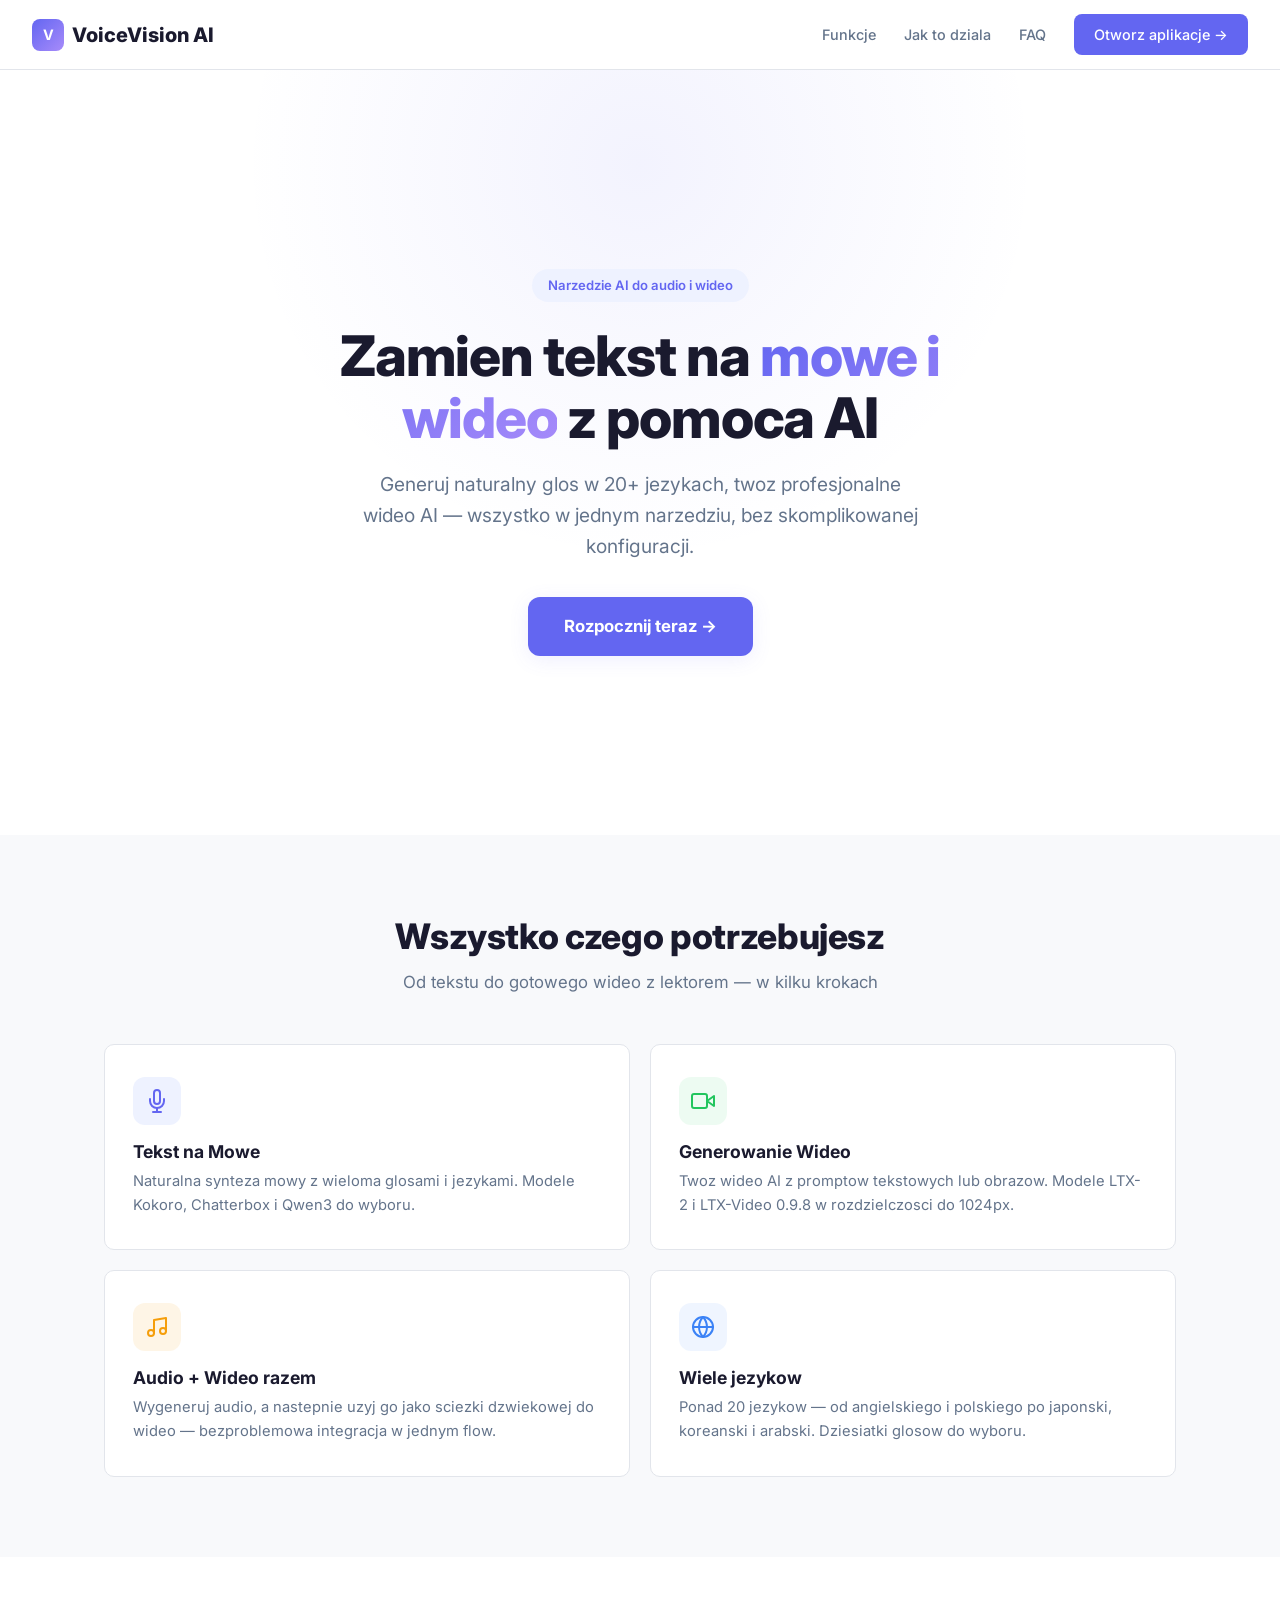
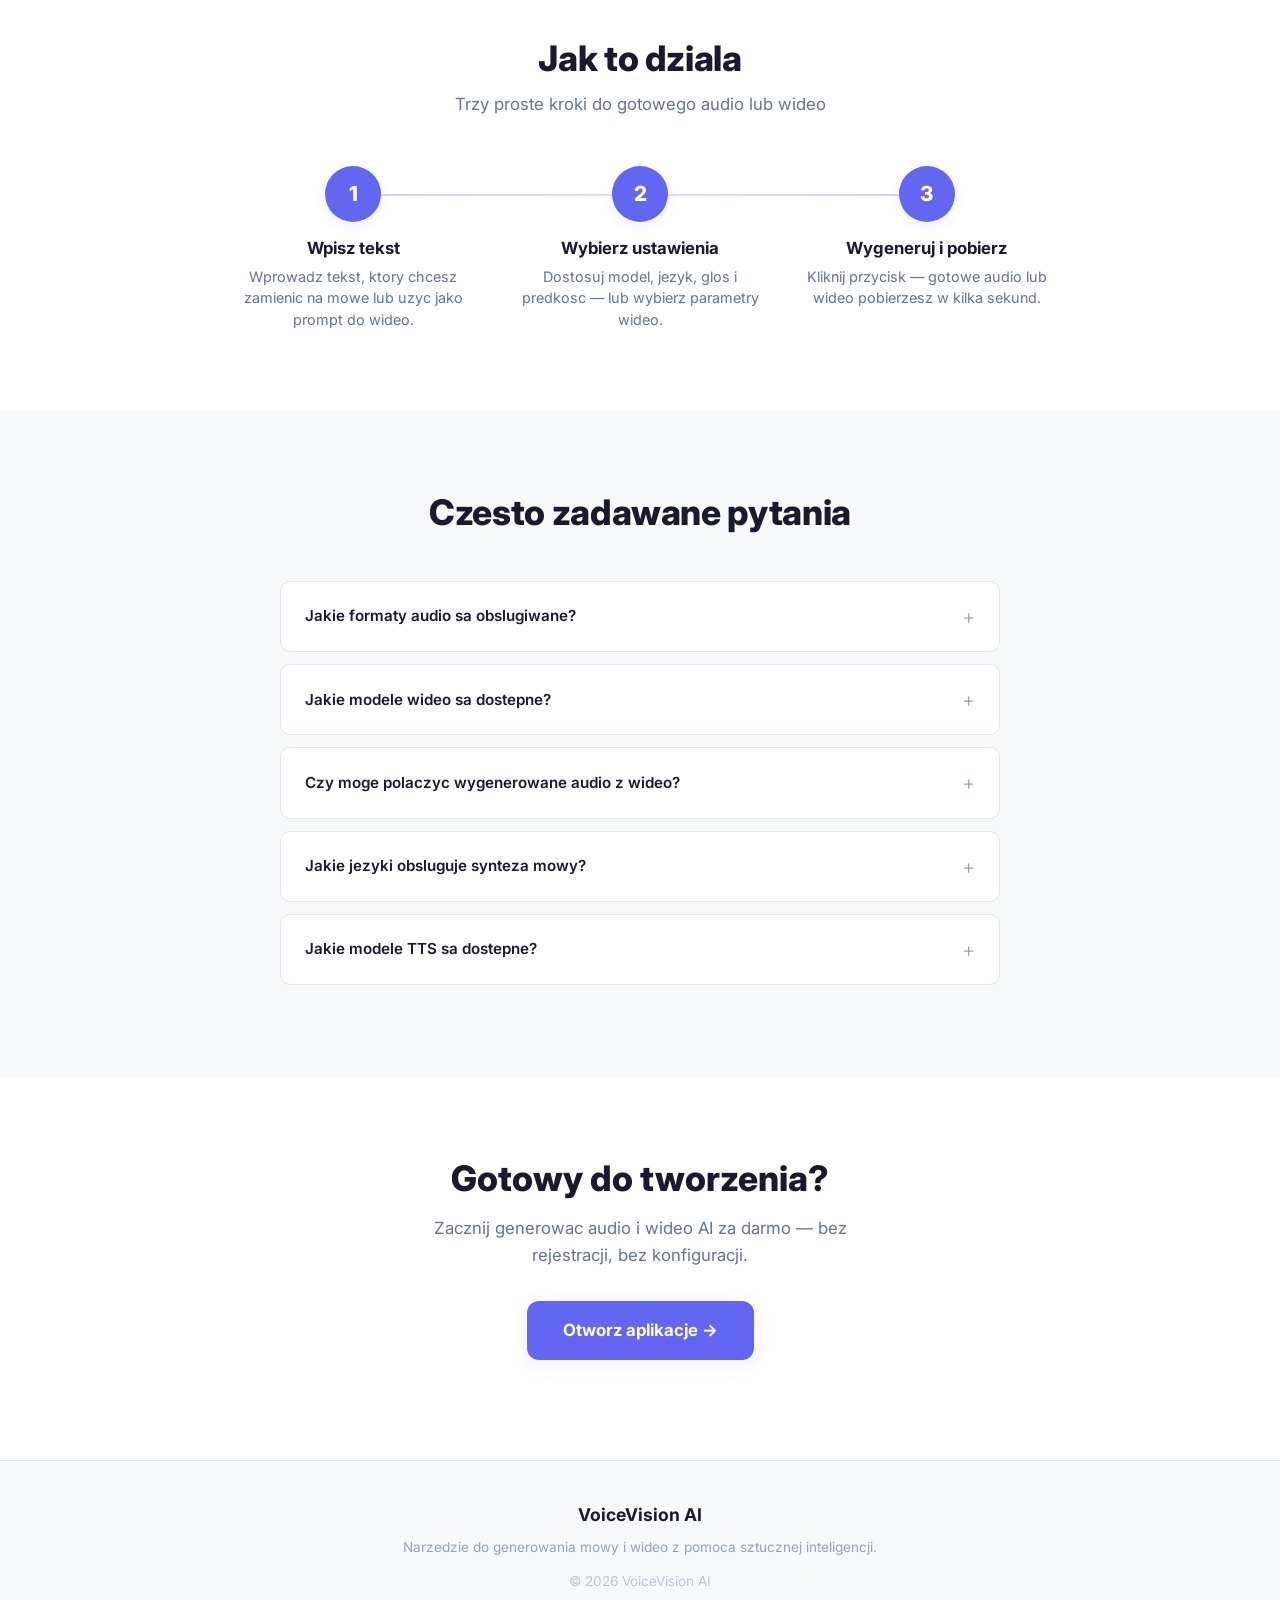
==== commit 5fc75c95: "Redesign: multi-page product website with landing page - Rebrand to VoiceVision AI with light/clean " ====
--- a/index.html
+++ b/index.html
@@ -3,1222 +3,187 @@
 <head>
 <meta charset="UTF-8">
 <meta name="viewport" content="width=device-width, initial-scale=1.0">
-<title>AI Studio - Audio & Video</title>
-<style>
-  *, *::before, *::after { box-sizing: border-box; margin: 0; padding: 0; }
-
-  :root {
-    --bg: #08080d;
-    --surface: #101018;
-    --surface2: #16161f;
-    --border: #1e1e2e;
-    --border-hover: #2e2e4e;
-    --text: #e0e0e8;
-    --text2: #8888a0;
-    --accent: #7c5cfc;
-    --accent2: #c084fc;
-    --accent-glow: rgba(124, 92, 252, 0.15);
-    --green: #4ade80;
-    --red: #f87171;
-    --orange: #fb923c;
-    --radius: 12px;
-  }
-
-  body {
-    font-family: -apple-system, BlinkMacSystemFont, 'Segoe UI', Roboto, sans-serif;
-    background: var(--bg);
-    color: var(--text);
-    min-height: 100vh;
-  }
-
-  /* ===== Top bar ===== */
-  .topbar {
-    display: flex;
-    align-items: center;
-    justify-content: space-between;
-    padding: 16px 32px;
-    background: var(--surface);
-    border-bottom: 1px solid var(--border);
-    position: sticky;
-    top: 0;
-    z-index: 100;
-    backdrop-filter: blur(12px);
-  }
-  .logo {
-    font-size: 1.3rem;
-    font-weight: 800;
-    background: linear-gradient(135deg, var(--accent), var(--accent2));
-    -webkit-background-clip: text;
-    -webkit-text-fill-color: transparent;
-  }
-  .topbar-right {
-    display: flex;
-    align-items: center;
-    gap: 16px;
-  }
-  .balance-badge {
-    background: var(--surface2);
-    border: 1px solid var(--border);
-    border-radius: 20px;
-    padding: 6px 14px;
-    font-size: 0.82rem;
-    color: var(--text2);
-  }
-  .balance-badge span { color: var(--accent); font-weight: 600; }
-
-  /* ===== Tabs ===== */
-  .tabs {
-    display: flex;
-    gap: 0;
-    background: var(--surface);
-    border-bottom: 1px solid var(--border);
-    padding: 0 32px;
-  }
-  .tab {
-    padding: 14px 28px;
-    font-size: 0.95rem;
-    font-weight: 600;
-    color: var(--text2);
-    cursor: pointer;
-    border-bottom: 2px solid transparent;
-    transition: all 0.2s;
-    user-select: none;
-  }
-  .tab:hover { color: var(--text); }
-  .tab.active {
-    color: var(--accent);
-    border-bottom-color: var(--accent);
-  }
-
-  /* ===== Main layout ===== */
-  .main {
-    max-width: 960px;
-    margin: 0 auto;
-    padding: 32px 24px 60px;
-  }
-  .tab-content { display: none; }
-  .tab-content.active { display: block; }
-
-  /* ===== Cards ===== */
-  .card {
-    background: var(--surface);
-    border: 1px solid var(--border);
-    border-radius: var(--radius);
-    padding: 28px;
-    margin-bottom: 20px;
-    transition: border-color 0.3s, opacity 0.3s;
-  }
-  .card:hover { border-color: var(--border-hover); }
-  .card.disabled { opacity: 0.35; pointer-events: none; }
-  .card-header {
-    display: flex;
-    align-items: center;
-    gap: 14px;
-    margin-bottom: 20px;
-  }
-  .card-icon {
-    width: 40px;
-    height: 40px;
-    border-radius: 10px;
-    display: flex;
-    align-items: center;
-    justify-content: center;
-    font-size: 1.2rem;
-    flex-shrink: 0;
-  }
-  .card-icon.purple { background: rgba(124, 92, 252, 0.15); }
-  .card-icon.green { background: rgba(74, 222, 128, 0.12); }
-  .card-icon.orange { background: rgba(251, 146, 60, 0.12); }
-  .card-icon.blue { background: rgba(96, 165, 250, 0.12); }
-  .card-title { font-size: 1.1rem; font-weight: 700; }
-  .card-desc { font-size: 0.85rem; color: var(--text2); margin-top: 2px; }
-
-  /* ===== Forms ===== */
-  .form-grid {
-    display: grid;
-    grid-template-columns: 1fr 1fr;
-    gap: 14px;
-    margin-bottom: 18px;
-  }
-  .form-grid.cols-3 { grid-template-columns: 1fr 1fr 1fr; }
-  .form-group { display: flex; flex-direction: column; gap: 5px; }
-  .form-group.full { grid-column: 1 / -1; }
-  .form-label {
-    font-size: 0.82rem;
-    font-weight: 600;
-    color: var(--text2);
-    text-transform: uppercase;
-    letter-spacing: 0.5px;
-  }
-
-  textarea, select, input[type="number"], input[type="text"], input[type="range"] {
-    background: var(--bg);
-    border: 1px solid var(--border);
-    border-radius: 8px;
-    color: var(--text);
-    padding: 10px 12px;
-    font-family: inherit;
-    font-size: 0.9rem;
-    transition: border-color 0.2s;
-  }
-  textarea:focus, select:focus, input:focus { outline: none; border-color: var(--accent); }
-  textarea { min-height: 100px; resize: vertical; }
-  select { cursor: pointer; }
-
-  .range-row {
-    display: flex;
-    align-items: center;
-    gap: 12px;
-  }
-  .range-row input[type="range"] {
-    flex: 1;
-    padding: 0;
-    height: 6px;
-    -webkit-appearance: none;
-    border: none;
-    border-radius: 3px;
-    background: var(--border);
-  }
-  .range-row input[type="range"]::-webkit-slider-thumb {
-    -webkit-appearance: none;
-    width: 18px;
-    height: 18px;
-    border-radius: 50%;
-    background: var(--accent);
-    cursor: pointer;
-  }
-  .range-val {
-    font-size: 0.85rem;
-    color: var(--accent);
-    font-weight: 600;
-    min-width: 32px;
-    text-align: center;
-  }
-
-  /* ===== Buttons ===== */
-  .btn {
-    padding: 11px 24px;
-    border: none;
-    border-radius: 8px;
-    font-size: 0.9rem;
-    font-weight: 600;
-    cursor: pointer;
-    transition: all 0.2s;
-    display: inline-flex;
-    align-items: center;
-    gap: 8px;
-    text-decoration: none;
-  }
-  .btn-primary {
-    background: linear-gradient(135deg, var(--accent), #6a4cf0);
-    color: #fff;
-    box-shadow: 0 4px 15px var(--accent-glow);
-  }
-  .btn-primary:hover { transform: translateY(-1px); box-shadow: 0 6px 20px var(--accent-glow); }
-  .btn-primary:disabled {
-    background: #2a2a3a;
-    color: #555;
-    cursor: not-allowed;
-    transform: none;
-    box-shadow: none;
-  }
-  .btn-secondary {
-    background: var(--surface2);
-    color: var(--text);
-    border: 1px solid var(--border);
-  }
-  .btn-secondary:hover { background: var(--border); }
-  .btn-success {
-    background: linear-gradient(135deg, #22c55e, #16a34a);
-    color: #fff;
-  }
-  .btn-success:hover { transform: translateY(-1px); }
-  .btn-sm { padding: 7px 14px; font-size: 0.82rem; }
-  .btn-row { display: flex; gap: 10px; flex-wrap: wrap; align-items: center; }
-
-  /* ===== Upload ===== */
-  .upload-area {
-    border: 2px dashed var(--border);
-    border-radius: var(--radius);
-    padding: 36px;
-    text-align: center;
-    cursor: pointer;
-    transition: all 0.25s;
-  }
-  .upload-area:hover, .upload-area.dragover {
-    border-color: var(--accent);
-    background: var(--accent-glow);
-  }
-  .upload-area.has-file {
-    border-color: var(--green);
-    background: rgba(74, 222, 128, 0.05);
-  }
-  .upload-area input[type="file"] { display: none; }
-  .upload-icon { font-size: 2.2rem; margin-bottom: 8px; }
-  .upload-text { color: var(--text2); font-size: 0.9rem; }
-  .upload-text small { font-size: 0.78rem; }
-  .upload-filename { color: var(--green); font-weight: 600; margin-top: 8px; }
-
-  .audio-preview {
-    margin-top: 14px;
-    background: var(--bg);
-    border-radius: 8px;
-    padding: 12px;
-    display: none;
-  }
-  .audio-preview audio { width: 100%; height: 36px; }
-
-  /* ===== Progress ===== */
-  .progress-wrap { margin-top: 16px; }
-  .progress-bar-bg {
-    background: var(--surface2);
-    border-radius: 6px;
-    height: 6px;
-    overflow: hidden;
-    margin-top: 8px;
-  }
-  .progress-bar-fill {
-    height: 100%;
-    background: linear-gradient(90deg, var(--accent), var(--accent2));
-    border-radius: 6px;
-    transition: width 0.5s ease;
-    width: 0%;
-  }
-  .status-text {
-    font-size: 0.85rem;
-    color: var(--text2);
-    display: flex;
-    align-items: center;
-    gap: 8px;
-  }
-  .spinner {
-    width: 14px; height: 14px;
-    border: 2px solid var(--border);
-    border-top-color: var(--accent);
-    border-radius: 50%;
-    animation: spin 0.7s linear infinite;
-    display: inline-block;
-    flex-shrink: 0;
-  }
-  @keyframes spin { to { transform: rotate(360deg); } }
-
-  /* ===== Result ===== */
-  .result-box {
-    margin-top: 20px;
-    text-align: center;
-    background: var(--bg);
-    border-radius: var(--radius);
-    padding: 20px;
-    border: 1px solid var(--border);
-    display: none;
-  }
-  .result-box.visible { display: block; }
-  .result-box video {
-    max-width: 100%;
-    border-radius: 10px;
-  }
-  .result-box img {
-    max-width: 100%;
-    max-height: 300px;
-    border-radius: 10px;
-    margin-bottom: 12px;
-  }
-  .result-box audio { width: 100%; margin-bottom: 12px; }
-  .result-actions {
-    margin-top: 14px;
-    display: flex;
-    justify-content: center;
-    gap: 10px;
-    flex-wrap: wrap;
-  }
-
-  /* ===== Error ===== */
-  .error-msg {
-    background: rgba(239, 68, 68, 0.08);
-    border: 1px solid rgba(239, 68, 68, 0.3);
-    color: var(--red);
-    padding: 10px 14px;
-    border-radius: 8px;
-    font-size: 0.85rem;
-    margin-top: 12px;
-  }
-
-  /* ===== Success tag ===== */
-  .success-msg {
-    background: rgba(74, 222, 128, 0.08);
-    border: 1px solid rgba(74, 222, 128, 0.3);
-    color: var(--green);
-    padding: 10px 14px;
-    border-radius: 8px;
-    font-size: 0.85rem;
-    margin-top: 12px;
-  }
-
-  /* ===== Divider ===== */
-  .divider {
-    border: none;
-    border-top: 1px solid var(--border);
-    margin: 18px 0;
-  }
-
-  /* ===== Checkbox ===== */
-  .checkbox-row {
-    display: flex;
-    align-items: center;
-    gap: 8px;
-    margin-bottom: 16px;
-    font-size: 0.9rem;
-  }
-  .checkbox-row input[type="checkbox"] {
-    accent-color: var(--accent);
-    width: 16px;
-    height: 16px;
-  }
-
-  /* ===== Voice cards ===== */
-  .voice-grid {
-    display: grid;
-    grid-template-columns: repeat(auto-fill, minmax(120px, 1fr));
-    gap: 8px;
-    max-height: 200px;
-    overflow-y: auto;
-    padding: 4px;
-  }
-  .voice-chip {
-    background: var(--bg);
-    border: 1px solid var(--border);
-    border-radius: 8px;
-    padding: 8px 10px;
-    font-size: 0.82rem;
-    cursor: pointer;
-    text-align: center;
-    transition: all 0.2s;
-  }
-  .voice-chip:hover { border-color: var(--accent); }
-  .voice-chip.selected {
-    border-color: var(--accent);
-    background: var(--accent-glow);
-    color: var(--accent);
-    font-weight: 600;
-  }
-  .voice-chip .gender { font-size: 0.72rem; color: var(--text2); }
-
-  /* ===== Responsive ===== */
-  @media (max-width: 600px) {
-    .form-grid, .form-grid.cols-3 { grid-template-columns: 1fr; }
-    .tabs { padding: 0 16px; }
-    .tab { padding: 12px 16px; font-size: 0.85rem; }
-    .main { padding: 20px 16px 40px; }
-    .topbar { padding: 12px 16px; }
-    .card { padding: 20px; }
-    .voice-grid { grid-template-columns: repeat(auto-fill, minmax(100px, 1fr)); }
-  }
-</style>
+<title>VoiceVision AI — Zamien tekst na mowe i wideo z pomoca AI</title>
+<link rel="preconnect" href="https://fonts.googleapis.com">
+<link rel="preconnect" href="https://fonts.gstatic.com" crossorigin>
+<link href="https://fonts.googleapis.com/css2?family=Inter:wght@400;500;600;700;800&display=swap" rel="stylesheet">
+<link rel="stylesheet" href="styles/shared.css">
+<link rel="stylesheet" href="styles/landing.css">
 </head>
 <body>
 
-<!-- Top bar -->
-<div class="topbar">
-  <div class="logo">AI Studio</div>
-  <div class="topbar-right">
-    <div class="balance-badge">Saldo: <span id="balanceVal">...</span></div>
-  </div>
-</div>
+<!-- Navigation -->
+<nav class="nav">
+  <a href="index.html" class="nav-logo">
+    <div class="logo-icon">V</div>
+    VoiceVision AI
+  </a>
+  <button class="nav-hamburger" id="navToggle" aria-label="Menu">
+    <span></span><span></span><span></span>
+  </button>
+  <ul class="nav-links" id="navLinks">
+    <li><a href="#features">Funkcje</a></li>
+    <li><a href="#how-it-works">Jak to dziala</a></li>
+    <li><a href="#faq">FAQ</a></li>
+    <li><a href="app.html" class="nav-cta">Otworz aplikacje &rarr;</a></li>
+  </ul>
+</nav>
 
-<!-- Tabs -->
-<div class="tabs">
-  <div class="tab active" data-tab="tts">Generuj Audio</div>
-  <div class="tab" data-tab="video">Tworzenie Wideo</div>
-</div>
+<!-- ===== Hero ===== -->
+<section class="hero">
+  <div class="hero-badge fade-up">Narzedzie AI do audio i wideo</div>
+  <h1 class="fade-up">Zamien tekst na <span class="gradient-text">mowe i wideo</span> z pomoca AI</h1>
+  <p class="hero-sub fade-up">Generuj naturalny glos w 20+ jezykach, twoz profesjonalne wideo AI — wszystko w jednym narzedziu, bez skomplikowanej konfiguracji.</p>
+  <a href="app.html" class="hero-cta fade-up">Rozpocznij teraz &rarr;</a>
+</section>
 
-<div class="main">
-
-  <!-- ============================================ -->
-  <!-- TAB: Text to Speech                          -->
-  <!-- ============================================ -->
-  <div class="tab-content active" id="tab-tts">
-
-    <!-- TTS: Text input -->
-    <div class="card" id="ttsCard1">
-      <div class="card-header">
-        <div class="card-icon purple">T</div>
-        <div>
-          <div class="card-title">Tekst do odczytania</div>
-          <div class="card-desc">Wpisz tekst, ktory ma zostac zamieniony na mowe</div>
-        </div>
-      </div>
-      <textarea id="ttsText" placeholder="Wpisz tekst, ktory chcesz zamienic na audio..." rows="5"></textarea>
-      <div style="margin-top:8px; text-align:right;">
-        <span style="font-size:0.8rem; color:var(--text2);" id="ttsCharCount">0 znakow</span>
-      </div>
+<!-- ===== Features ===== -->
+<section class="section section-alt" id="features">
+  <div class="container">
+    <div class="section-header fade-up">
+      <h2>Wszystko czego potrzebujesz</h2>
+      <p>Od tekstu do gotowego wideo z lektorem — w kilku krokach</p>
     </div>
 
-    <!-- TTS: Model & settings -->
-    <div class="card" id="ttsCard2">
-      <div class="card-header">
-        <div class="card-icon orange">S</div>
-        <div>
-          <div class="card-title">Ustawienia glosu</div>
-          <div class="card-desc">Wybierz model, jezyk i glos</div>
+    <div class="features-grid">
+      <div class="feature-card fade-up">
+        <div class="feature-icon indigo">
+          <svg width="24" height="24" fill="none" stroke="currentColor" stroke-width="2" stroke-linecap="round" stroke-linejoin="round" style="color:var(--accent)"><path d="M12 1a3 3 0 0 0-3 3v8a3 3 0 0 0 6 0V4a3 3 0 0 0-3-3z"/><path d="M19 10v2a7 7 0 0 1-14 0v-2"/><line x1="12" y1="19" x2="12" y2="23"/><line x1="8" y1="23" x2="16" y2="23"/></svg>
         </div>
+        <h3>Tekst na Mowe</h3>
+        <p>Naturalna synteza mowy z wieloma glosami i jezykami. Modele Kokoro, Chatterbox i Qwen3 do wyboru.</p>
       </div>
 
-      <div class="form-grid">
-        <div class="form-group">
-          <label class="form-label">Model TTS</label>
-          <select id="ttsModel">
-            <option value="Kokoro">Kokoro (szybki, naturalny)</option>
-            <option value="Chatterbox">Chatterbox (wielojezyczny)</option>
-            <option value="Qwen3_TTS_12Hz_1_7B_CustomVoice">Qwen3 TTS (premium)</option>
-          </select>
+      <div class="feature-card fade-up">
+        <div class="feature-icon green">
+          <svg width="24" height="24" fill="none" stroke="currentColor" stroke-width="2" stroke-linecap="round" stroke-linejoin="round" style="color:var(--green)"><polygon points="23 7 16 12 23 17 23 7"/><rect x="1" y="5" width="15" height="14" rx="2" ry="2"/></svg>
         </div>
-        <div class="form-group">
-          <label class="form-label">Jezyk</label>
-          <select id="ttsLang"></select>
-        </div>
+        <h3>Generowanie Wideo</h3>
+        <p>Twoz wideo AI z promptow tekstowych lub obrazow. Modele LTX-2 i LTX-Video 0.9.8 w rozdzielczosci do 1024px.</p>
       </div>
 
-      <div class="form-group" style="margin-bottom:16px;">
-        <label class="form-label">Glos</label>
-        <div class="voice-grid" id="voiceGrid"></div>
+      <div class="feature-card fade-up">
+        <div class="feature-icon orange">
+          <svg width="24" height="24" fill="none" stroke="currentColor" stroke-width="2" stroke-linecap="round" stroke-linejoin="round" style="color:var(--orange)"><path d="M9 18V5l12-2v13"/><circle cx="6" cy="18" r="3"/><circle cx="18" cy="16" r="3"/></svg>
+        </div>
+        <h3>Audio + Wideo razem</h3>
+        <p>Wygeneruj audio, a nastepnie uzyj go jako sciezki dzwiekowej do wideo — bezproblemowa integracja w jednym flow.</p>
       </div>
 
-      <div class="form-grid">
-        <div class="form-group">
-          <label class="form-label">Predkosc</label>
-          <div class="range-row">
-            <input type="range" id="ttsSpeed" min="0.5" max="2" step="0.1" value="1">
-            <span class="range-val" id="ttsSpeedVal">1.0x</span>
-          </div>
+      <div class="feature-card fade-up">
+        <div class="feature-icon blue">
+          <svg width="24" height="24" fill="none" stroke="currentColor" stroke-width="2" stroke-linecap="round" stroke-linejoin="round" style="color:#3b82f6"><circle cx="12" cy="12" r="10"/><line x1="2" y1="12" x2="22" y2="12"/><path d="M12 2a15.3 15.3 0 0 1 4 10 15.3 15.3 0 0 1-4 10 15.3 15.3 0 0 1-4-10 15.3 15.3 0 0 1 4-10z"/></svg>
         </div>
-        <div class="form-group">
-          <label class="form-label">Format</label>
-          <select id="ttsFormat">
-            <option value="mp3">MP3</option>
-            <option value="wav">WAV</option>
-          </select>
-        </div>
-      </div>
-
-      <hr class="divider">
-
-      <div class="btn-row">
-        <button class="btn btn-primary" id="ttsGenerateBtn">Generuj audio</button>
-      </div>
-
-      <div id="ttsStatus"></div>
-      <div id="ttsError"></div>
-
-      <div class="result-box" id="ttsResult">
-        <audio controls id="ttsAudioEl"></audio>
-        <div class="result-actions">
-          <a class="btn btn-secondary btn-sm" id="ttsDownloadBtn" download>Pobierz audio</a>
-          <button class="btn btn-success btn-sm" id="ttsUseInVideoBtn">Uzyj w tworzeniu wideo &rarr;</button>
-        </div>
+        <h3>Wiele jezykow</h3>
+        <p>Ponad 20 jezykow — od angielskiego i polskiego po japonski, koreanski i arabski. Dziesiatki glosow do wyboru.</p>
       </div>
     </div>
   </div>
+</section>
 
-  <!-- ============================================ -->
-  <!-- TAB: Video Creation                          -->
-  <!-- ============================================ -->
-  <div class="tab-content" id="tab-video">
-
-    <!-- Step 1: Audio source (soundtrack) -->
-    <div class="card" id="vidCard1">
-      <div class="card-header">
-        <div class="card-icon green">1</div>
-        <div>
-          <div class="card-title">Sciezka dzwiekowa</div>
-          <div class="card-desc">Wgraj audio lub uzyj wygenerowanego w zakladce "Generuj Audio" — bedzie dzwiekiem wideo</div>
-        </div>
-      </div>
-
-      <!-- Generated audio notice -->
-      <div id="generatedAudioNotice" style="display:none; margin-bottom:14px;" class="success-msg">
-        Uzywasz wygenerowanego audio. <button class="btn btn-sm btn-secondary" id="clearGeneratedAudio" style="margin-left:8px;">Usun</button>
-      </div>
-
-      <div class="upload-area" id="uploadArea">
-        <input type="file" id="audioInput" accept=".mp3,.wav,.ogg,.aac,.webm,.flac">
-        <div class="upload-icon">&#127925;</div>
-        <div class="upload-text">Kliknij lub przeciagnij plik audio<br><small>MP3, WAV, OGG, AAC, WEBM, FLAC (max 10MB)</small></div>
-        <div class="upload-filename" id="fileName" style="display:none"></div>
-      </div>
-
-      <div class="audio-preview" id="audioPreview">
-        <audio controls id="audioEl"></audio>
-      </div>
-
-      <div id="transcribeError"></div>
+<!-- ===== How it Works ===== -->
+<section class="section" id="how-it-works">
+  <div class="container">
+    <div class="section-header fade-up">
+      <h2>Jak to dziala</h2>
+      <p>Trzy proste kroki do gotowego audio lub wideo</p>
     </div>
 
-    <!-- Step 2: Prompt -->
-    <div class="card disabled" id="vidCard2">
-      <div class="card-header">
-        <div class="card-icon purple">2</div>
-        <div>
-          <div class="card-title">Opis wizualny (prompt)</div>
-          <div class="card-desc">Opisz co chcesz ZOBACZYC na wideo — sceny, postacie, tlo, styl</div>
-        </div>
+    <div class="steps-container fade-up">
+      <div class="step">
+        <div class="step-number">1</div>
+        <h3>Wpisz tekst</h3>
+        <p>Wprowadz tekst, ktory chcesz zamienic na mowe lub uzyc jako prompt do wideo.</p>
       </div>
-      <textarea id="videoPrompt" placeholder="Np. Animowany krajobraz gorski o zachodzie slonca, kamera powoli leci nad dolina, cieplde kolory, styl filmowy..."></textarea>
-    </div>
-
-    <!-- Step 3: Settings -->
-    <div class="card disabled" id="vidCard3">
-      <div class="card-header">
-        <div class="card-icon blue">3</div>
-        <div>
-          <div class="card-title">Ustawienia wideo</div>
-          <div class="card-desc">Wybierz model, rozdzielczosc i parametry generowania</div>
-        </div>
+      <div class="step">
+        <div class="step-number">2</div>
+        <h3>Wybierz ustawienia</h3>
+        <p>Dostosuj model, jezyk, glos i predkosc — lub wybierz parametry wideo.</p>
       </div>
-
-      <div class="form-grid">
-        <div class="form-group">
-          <label class="form-label">Model wideo</label>
-          <select id="videoModel">
-            <option value="Ltx2_19B_Dist_FP8">LTX-2 19B (do 1024px, 24fps)</option>
-            <option value="Ltxv_13B_0_9_8_Distilled_FP8">LTX-Video 0.9.8 (do 768px, 30fps)</option>
-          </select>
-        </div>
-        <div class="form-group">
-          <label class="form-label">Rozdzielczosc</label>
-          <select id="resolution">
-            <option value="768x768">768 x 768</option>
-            <option value="768x512">768 x 512 (landscape)</option>
-            <option value="512x768">512 x 768 (portrait)</option>
-            <option value="512x512">512 x 512</option>
-            <option value="1024x576">1024 x 576 (wide, LTX-2)</option>
-            <option value="576x1024">576 x 1024 (tall, LTX-2)</option>
-          </select>
-        </div>
-      </div>
-      <div class="form-grid">
-        <div class="form-group">
-          <label class="form-label">Klatki</label>
-          <input type="number" id="frames" value="120" min="30" max="241">
-        </div>
-        <div class="form-group">
-          <label class="form-label">Seed (-1 = losowy)</label>
-          <input type="number" id="seed" value="-1" min="-1">
-        </div>
-      </div>
-
-      <div class="checkbox-row">
-        <input type="checkbox" id="useFirstFrame">
-        <label for="useFirstFrame">Wygeneruj obraz jako pierwsza klatke (img2video)</label>
-      </div>
-
-      <div id="imgModelGroup" style="display:none;">
-        <div class="form-grid">
-          <div class="form-group">
-            <label class="form-label">Model obrazu</label>
-            <select id="imgModel">
-              <option value="Flux1schnell">FLUX.1 Schnell</option>
-              <option value="ZImageTurbo_INT8">Z-Image Turbo</option>
-              <option value="Flux_2_Klein_4B_BF16">FLUX.2 Klein</option>
-            </select>
-          </div>
-          <div class="form-group">
-            <label class="form-label">Prompt obrazu (opcjonalny)</label>
-            <input type="text" id="imgPrompt" placeholder="Jesli pusty, uzyje promptu wideo">
-          </div>
-        </div>
-      </div>
-
-      <hr class="divider">
-
-      <div class="btn-row">
-        <button class="btn btn-primary" id="generateBtn">Generuj wideo</button>
-      </div>
-
-      <div id="generateStatus"></div>
-      <div id="generateError"></div>
-
-      <div class="result-box" id="videoResult">
-        <div id="generatedImg"></div>
-        <div id="generatedVideo"></div>
-        <div id="mergeStatus"></div>
-        <div class="result-actions" id="videoActions"></div>
+      <div class="step">
+        <div class="step-number">3</div>
+        <h3>Wygeneruj i pobierz</h3>
+        <p>Kliknij przycisk — gotowe audio lub wideo pobierzesz w kilka sekund.</p>
       </div>
     </div>
   </div>
+</section>
 
-</div>
+<!-- ===== FAQ ===== -->
+<section class="section section-alt" id="faq">
+  <div class="container">
+    <div class="section-header fade-up">
+      <h2>Czesto zadawane pytania</h2>
+    </div>
+
+    <div class="faq-list">
+      <details class="faq-item fade-up">
+        <summary>Jakie formaty audio sa obslugiwane?</summary>
+        <div class="faq-answer">Generowanie audio obsluguje formaty MP3 i WAV. Do uploadu jako sciezke dzwiekowa do wideo mozesz uzyc MP3, WAV, OGG, AAC, WEBM i FLAC (max 10MB).</div>
+      </details>
+
+      <details class="faq-item fade-up">
+        <summary>Jakie modele wideo sa dostepne?</summary>
+        <div class="faq-answer">Dostepne sa dwa modele: LTX-2 19B (rozdzielczosc do 1024px, 24fps, 49-241 klatek) oraz LTX-Video 0.9.8 (do 768px, 30fps, 30-120 klatek). Mozesz tez wygenerowac obraz jako pierwsza klatke wideo.</div>
+      </details>
+
+      <details class="faq-item fade-up">
+        <summary>Czy moge polaczyc wygenerowane audio z wideo?</summary>
+        <div class="faq-answer">Tak! Wygeneruj audio w zakladce "Generuj Audio", a nastepnie kliknij "Uzyj w tworzeniu wideo" — audio zostanie automatycznie uzyte jako sciezka dzwiekowa. Po wygenerowaniu wideo mozesz je polaczyc i pobrac jako jeden plik.</div>
+      </details>
+
+      <details class="faq-item fade-up">
+        <summary>Jakie jezyki obsluguje synteza mowy?</summary>
+        <div class="faq-answer">Kokoro obsluguje: angielski (US/UK), hiszpanski, francuski, hindi, wloski i portugalski. Chatterbox: 20+ jezykow w tym polski, niemiecki, japonski, koreanski, arabski i wiecej. Qwen3 TTS: 10 jezykow w tym angielski, chinsko, japonski, koreanski.</div>
+      </details>
+
+      <details class="faq-item fade-up">
+        <summary>Jakie modele TTS sa dostepne?</summary>
+        <div class="faq-answer">Kokoro — szybki i naturalny, z wieloma glosami i regulowana predkoscia (0.5-2x). Chatterbox — wielojezyczny z 20+ jezykami. Qwen3 TTS — premium, 10 jezykow z 7 glosami do wyboru.</div>
+      </details>
+    </div>
+  </div>
+</section>
+
+<!-- ===== CTA Section ===== -->
+<section class="section" style="text-align:center; padding-bottom:100px;">
+  <div class="container fade-up">
+    <h2 style="font-size:clamp(1.6rem, 3.5vw, 2.2rem); font-weight:800; margin-bottom:16px;">Gotowy do tworzenia?</h2>
+    <p style="font-size:1.05rem; color:var(--text-secondary); margin-bottom:32px; max-width:480px; margin-left:auto; margin-right:auto;">Zacznij generowac audio i wideo AI za darmo — bez rejestracji, bez konfiguracji.</p>
+    <a href="app.html" class="hero-cta">Otworz aplikacje &rarr;</a>
+  </div>
+</section>
+
+<!-- ===== Footer ===== -->
+<footer class="footer">
+  <div class="footer-logo">VoiceVision AI</div>
+  <p class="footer-text">Narzedzie do generowania mowy i wideo z pomoca sztucznej inteligencji.</p>
+  <p class="footer-text" style="margin-top:12px; opacity:0.6;">&copy; 2026 VoiceVision AI</p>
+</footer>
 
 <script>
-// ============================
-// Config
-// ============================
-const API_BASE = 'https://api.deapi.ai';
-const API_KEY = '6926|URj9aa5gUk1SgNm85iJzM3Wiba7WkReZox973JmT436bcb00';
-const headers = { 'Authorization': `Bearer ${API_KEY}` };
-const jsonHeaders = { ...headers, 'Content-Type': 'application/json' };
+// Mobile nav toggle
+document.getElementById('navToggle').addEventListener('click', () => {
+  document.getElementById('navLinks').classList.toggle('open');
+});
 
-// ============================
-// Model data (from API)
-// ============================
-const TTS_MODELS = {
-  Kokoro: {
-    maxSpeed: 2, minSpeed: 0.5,
-    languages: [
-      { name: 'English (US)', slug: 'en-us', voices: [
-        {n:'Alloy',s:'af_alloy',g:'M'},{n:'Aoede',s:'af_aoede',g:'F'},{n:'Bella',s:'af_bella',g:'F'},
-        {n:'Heart',s:'af_heart',g:'F'},{n:'Jessica',s:'af_jessica',g:'F'},{n:'Kore',s:'af_kore',g:'F'},
-        {n:'Nicole',s:'af_nicole',g:'F'},{n:'Nova',s:'af_nova',g:'F'},{n:'River',s:'af_river',g:'F'},
-        {n:'Sarah',s:'af_sarah',g:'F'},{n:'Sky',s:'af_sky',g:'F'},
-        {n:'Adam',s:'am_adam',g:'M'},{n:'Echo',s:'am_echo',g:'M'},{n:'Eric',s:'am_eric',g:'M'},
-        {n:'Fenrir',s:'am_fenrir',g:'M'},{n:'Liam',s:'am_liam',g:'M'},{n:'Michael',s:'am_michael',g:'M'},
-        {n:'Onyx',s:'am_onyx',g:'M'},{n:'Puck',s:'am_puck',g:'M'},{n:'Santa',s:'am_santa',g:'M'}
-      ]},
-      { name: 'English (GB)', slug: 'en-gb', voices: [
-        {n:'Alice',s:'bf_alice',g:'F'},{n:'Emma',s:'bf_emma',g:'F'},{n:'Isabella',s:'bf_isabella',g:'F'},
-        {n:'Lily',s:'bf_lily',g:'F'},{n:'Daniel',s:'bm_daniel',g:'M'},{n:'Fable',s:'bm_fable',g:'M'},
-        {n:'George',s:'bm_george',g:'M'},{n:'Lewis',s:'bm_lewis',g:'M'}
-      ]},
-      { name: 'Espanol', slug: 'es', voices: [
-        {n:'Dora',s:'ef_dora',g:'F'},{n:'Alex',s:'em_alex',g:'M'},{n:'Santa',s:'em_santa',g:'M'}
-      ]},
-      { name: 'Francais', slug: 'fr-fr', voices: [{n:'Siwis',s:'ff_siwis',g:'F'}] },
-      { name: 'Hindi', slug: 'hi', voices: [
-        {n:'Alpha',s:'hf_alpha',g:'F'},{n:'Beta',s:'hf_beta',g:'F'},
-        {n:'Omega',s:'hm_omega',g:'M'},{n:'Psi',s:'hm_psi',g:'M'}
-      ]},
-      { name: 'Italiano', slug: 'it', voices: [{n:'Sara',s:'if_sara',g:'F'},{n:'Nicola',s:'im_nicola',g:'M'}] },
-      { name: 'Portugues (BR)', slug: 'pt-br', voices: [
-        {n:'Dora',s:'pf_dora',g:'F'},{n:'Alex',s:'pm_alex',g:'M'},{n:'Santa',s:'pm_santa',g:'M'}
-      ]}
-    ]
-  },
-  Chatterbox: {
-    maxSpeed: 1, minSpeed: 1,
-    languages: [
-      {name:'English',slug:'en'},{name:'Arabic',slug:'ar'},{name:'Danish',slug:'da'},{name:'German',slug:'de'},
-      {name:'Spanish',slug:'es'},{name:'Finnish',slug:'fi'},{name:'French',slug:'fr'},{name:'Hebrew',slug:'he'},
-      {name:'Hindi',slug:'hi'},{name:'Italian',slug:'it'},{name:'Japanese',slug:'ja'},{name:'Korean',slug:'ko'},
-      {name:'Dutch',slug:'nl'},{name:'Norwegian',slug:'no'},{name:'Polish',slug:'pl'},{name:'Portuguese',slug:'pt'},
-      {name:'Russian',slug:'ru'},{name:'Swedish',slug:'sv'},{name:'Turkish',slug:'tr'},{name:'Chinese',slug:'zh'}
-    ].map(l => ({ ...l, voices: [{n:'Default',s:'default',g:'M'}] }))
-  },
-  Qwen3_TTS_12Hz_1_7B_CustomVoice: {
-    maxSpeed: 1, minSpeed: 1,
-    languages: ['English','Chinese','Japanese','Korean','German','French','Russian','Portuguese','Spanish','Italian']
-      .map(name => ({
-        name, slug: name,
-        voices: [
-          {n:'Vivian',s:'Vivian',g:'F'},{n:'Serena',s:'Serena',g:'F'},{n:'Dylan',s:'Dylan',g:'M'},
-          {n:'Eric',s:'Eric',g:'M'},{n:'Aiden',s:'Aiden',g:'M'},{n:'Ono_Anna',s:'Ono_Anna',g:'F'},
-          {n:'Sohee',s:'Sohee',g:'F'}
-        ]
-      }))
-  }
-};
-
-// ============================
-// State
-// ============================
-let audioFile = null;
-let generatedAudioUrl = null;
-let generatedAudioBlob = null;
-let selectedVoice = null;
-
-// ============================
-// Tabs
-// ============================
-document.querySelectorAll('.tab').forEach(tab => {
-  tab.addEventListener('click', () => {
-    document.querySelectorAll('.tab').forEach(t => t.classList.remove('active'));
-    document.querySelectorAll('.tab-content').forEach(c => c.classList.remove('active'));
-    tab.classList.add('active');
-    document.getElementById('tab-' + tab.dataset.tab).classList.add('active');
+// Close mobile nav on link click
+document.querySelectorAll('.nav-links a').forEach(link => {
+  link.addEventListener('click', () => {
+    document.getElementById('navLinks').classList.remove('open');
   });
 });
 
-// ============================
-// Balance
-// ============================
-async function fetchBalance() {
-  try {
-    const res = await fetch(`${API_BASE}/api/v1/client/balance`, { headers });
-    const data = await res.json();
-    document.getElementById('balanceVal').textContent = `$${data.data.balance.toFixed(2)}`;
-  } catch {
-    document.getElementById('balanceVal').textContent = '---';
-  }
-}
-fetchBalance();
+// Fade-up animation on scroll
+const observer = new IntersectionObserver((entries) => {
+  entries.forEach(entry => {
+    if (entry.isIntersecting) {
+      entry.target.classList.add('visible');
+    }
+  });
+}, { threshold: 0.1, rootMargin: '0px 0px -40px 0px' });
 
-// ============================
-// TTS Section
-// ============================
-const ttsText = document.getElementById('ttsText');
-const ttsModel = document.getElementById('ttsModel');
-const ttsLang = document.getElementById('ttsLang');
-const ttsSpeed = document.getElementById('ttsSpeed');
-const ttsSpeedVal = document.getElementById('ttsSpeedVal');
-const voiceGrid = document.getElementById('voiceGrid');
-
-ttsText.addEventListener('input', () => {
-  document.getElementById('ttsCharCount').textContent = ttsText.value.length + ' znakow';
-});
-
-ttsSpeed.addEventListener('input', () => {
-  ttsSpeedVal.textContent = parseFloat(ttsSpeed.value).toFixed(1) + 'x';
-});
-
-ttsModel.addEventListener('change', updateTTSLangs);
-ttsLang.addEventListener('change', updateTTSVoices);
-
-function updateTTSLangs() {
-  const model = TTS_MODELS[ttsModel.value];
-  if (!model) return;
-
-  // Update speed range
-  ttsSpeed.min = model.minSpeed;
-  ttsSpeed.max = model.maxSpeed;
-  if (parseFloat(ttsSpeed.value) > model.maxSpeed) ttsSpeed.value = model.maxSpeed;
-  if (parseFloat(ttsSpeed.value) < model.minSpeed) ttsSpeed.value = model.minSpeed;
-  ttsSpeedVal.textContent = parseFloat(ttsSpeed.value).toFixed(1) + 'x';
-
-  ttsLang.innerHTML = model.languages.map(l =>
-    `<option value="${l.slug}">${l.name}</option>`
-  ).join('');
-  updateTTSVoices();
-}
-
-function updateTTSVoices() {
-  const model = TTS_MODELS[ttsModel.value];
-  if (!model) return;
-  const lang = model.languages.find(l => l.slug === ttsLang.value);
-  if (!lang) return;
-
-  selectedVoice = null;
-  voiceGrid.innerHTML = lang.voices.map(v =>
-    `<div class="voice-chip" data-voice="${v.s}">
-      ${v.n}<br><span class="gender">${v.g === 'F' ? 'Kobieta' : 'Mezczyzna'}</span>
-    </div>`
-  ).join('');
-
-  voiceGrid.querySelectorAll('.voice-chip').forEach(chip => {
-    chip.addEventListener('click', () => {
-      voiceGrid.querySelectorAll('.voice-chip').forEach(c => c.classList.remove('selected'));
-      chip.classList.add('selected');
-      selectedVoice = chip.dataset.voice;
-    });
-  });
-
-  // Auto-select first
-  if (lang.voices.length) {
-    voiceGrid.querySelector('.voice-chip').click();
-  }
-}
-
-updateTTSLangs();
-
-// TTS Generate
-document.getElementById('ttsGenerateBtn').addEventListener('click', async () => {
-  const text = ttsText.value.trim();
-  if (!text) { showError('ttsError', 'Wpisz tekst'); return; }
-  if (text.length < 10) { showError('ttsError', 'Tekst za krotki (min. 10 znakow). Dluzszy tekst = dluzsze audio.'); return; }
-  if (!selectedVoice) { showError('ttsError', 'Wybierz glos'); return; }
-
-  const btn = document.getElementById('ttsGenerateBtn');
-  btn.disabled = true;
-  clearError('ttsError');
-  document.getElementById('ttsResult').classList.remove('visible');
-
-  try {
-    showStatus('ttsStatus', 'Wysylanie...');
-
-    const body = {
-      text,
-      model: ttsModel.value,
-      voice: selectedVoice,
-      lang: ttsLang.value,
-      speed: parseFloat(ttsSpeed.value),
-      format: document.getElementById('ttsFormat').value,
-      sample_rate: 24000
-    };
-
-    const res = await fetch(`${API_BASE}/api/v1/client/txt2audio`, {
-      method: 'POST', headers: jsonHeaders, body: JSON.stringify(body)
-    });
-    const data = await res.json();
-    if (!res.ok) throw new Error(data.message || JSON.stringify(data));
-
-    showStatus('ttsStatus', 'Generowanie audio...');
-    const result = await pollResult(data.data.request_id, 'ttsStatus');
-    const url = typeof result === 'string' ? result : result.url || result.result_url;
-
-    generatedAudioUrl = url;
-
-    // Fetch blob for later use
-    const audioRes = await fetch(url);
-    generatedAudioBlob = await audioRes.blob();
-
-    document.getElementById('ttsAudioEl').src = url;
-    document.getElementById('ttsDownloadBtn').href = url;
-    document.getElementById('ttsResult').classList.add('visible');
-    clearStatus('ttsStatus');
-    fetchBalance();
-  } catch (err) {
-    showError('ttsError', 'Blad: ' + err.message);
-    clearStatus('ttsStatus');
-  } finally {
-    btn.disabled = false;
-  }
-});
-
-// Use generated audio in video tab
-document.getElementById('ttsUseInVideoBtn').addEventListener('click', () => {
-  if (!generatedAudioBlob) return;
-
-  const ext = document.getElementById('ttsFormat').value;
-  audioFile = new File([generatedAudioBlob], `generated.${ext}`, { type: `audio/${ext}` });
-  audioSourceUrl = generatedAudioUrl;
-
-  // Switch to video tab
-  document.querySelector('.tab[data-tab="video"]').click();
-
-  // Show notice
-  document.getElementById('generatedAudioNotice').style.display = 'block';
-  document.getElementById('uploadArea').style.display = 'none';
-
-  // Set audio player
-  document.getElementById('audioEl').src = generatedAudioUrl;
-  document.getElementById('audioPreview').style.display = 'block';
-
-  // Enable prompt and settings
-  enableCard('vidCard2');
-  enableCard('vidCard3');
-});
-
-document.getElementById('clearGeneratedAudio').addEventListener('click', () => {
-  audioFile = null;
-  audioSourceUrl = null;
-  generatedAudioUrl = null;
-  generatedAudioBlob = null;
-  document.getElementById('generatedAudioNotice').style.display = 'none';
-  document.getElementById('uploadArea').style.display = '';
-  document.getElementById('audioPreview').style.display = 'none';
-  document.getElementById('vidCard2').classList.add('disabled');
-  document.getElementById('vidCard3').classList.add('disabled');
-});
-
-// ============================
-// Video Section
-// ============================
-const uploadArea = document.getElementById('uploadArea');
-const audioInput = document.getElementById('audioInput');
-let audioSourceUrl = null; // URL of the audio to use as soundtrack
-
-uploadArea.addEventListener('click', () => audioInput.click());
-uploadArea.addEventListener('dragover', e => { e.preventDefault(); uploadArea.classList.add('dragover'); });
-uploadArea.addEventListener('dragleave', () => uploadArea.classList.remove('dragover'));
-uploadArea.addEventListener('drop', e => {
-  e.preventDefault();
-  uploadArea.classList.remove('dragover');
-  if (e.dataTransfer.files.length) handleAudioFile(e.dataTransfer.files[0]);
-});
-audioInput.addEventListener('change', () => { if (audioInput.files.length) handleAudioFile(audioInput.files[0]); });
-
-function handleAudioFile(file) {
-  if (file.size > 10 * 1024 * 1024) {
-    showError('transcribeError', 'Plik za duzy (max 10MB)');
-    return;
-  }
-  audioFile = file;
-  audioSourceUrl = URL.createObjectURL(file);
-  uploadArea.classList.add('has-file');
-  document.getElementById('fileName').textContent = file.name;
-  document.getElementById('fileName').style.display = 'block';
-  document.getElementById('audioEl').src = audioSourceUrl;
-  document.getElementById('audioPreview').style.display = 'block';
-  enableCard('vidCard2');
-  enableCard('vidCard3');
-  clearError('transcribeError');
-}
-
-// First frame toggle
-document.getElementById('useFirstFrame').addEventListener('change', e => {
-  document.getElementById('imgModelGroup').style.display = e.target.checked ? 'block' : 'none';
-});
-
-// Generate video
-let lastVideoUrl = null;
-
-document.getElementById('generateBtn').addEventListener('click', async () => {
-  const prompt = document.getElementById('videoPrompt').value.trim();
-  if (!prompt) { showError('generateError', 'Wpisz prompt — opisz co chcesz zobaczyc na wideo'); return; }
-
-  const btn = document.getElementById('generateBtn');
-  btn.disabled = true;
-  clearError('generateError');
-  document.getElementById('videoResult').classList.remove('visible');
-  lastVideoUrl = null;
-
-  try {
-    let firstFrameUrl = null;
-
-    if (document.getElementById('useFirstFrame').checked) {
-      showStatus('generateStatus', 'Generowanie pierwszej klatki...');
-      const imgPromptText = document.getElementById('imgPrompt').value.trim() || prompt;
-      const imgModel = document.getElementById('imgModel').value;
-      const [w, h] = getResolution();
-
-      const imgRes = await fetch(`${API_BASE}/api/v1/client/txt2img`, {
-        method: 'POST', headers: jsonHeaders,
-        body: JSON.stringify({
-          prompt: imgPromptText, model: imgModel,
-          width: Math.min(w, imgModel === 'Flux_2_Klein_4B_BF16' ? 1536 : 2048),
-          height: Math.min(h, imgModel === 'Flux_2_Klein_4B_BF16' ? 1536 : 2048),
-          guidance: 3.5, steps: 4, seed: getSeed()
-        })
-      });
-      const imgData = await imgRes.json();
-      if (!imgRes.ok) throw new Error(imgData.message || JSON.stringify(imgData));
-
-      const imgResult = await pollResult(imgData.data.request_id, 'generateStatus');
-      firstFrameUrl = typeof imgResult === 'string' ? imgResult : imgResult.url || imgResult.result_url;
-
-      if (firstFrameUrl) {
-        document.getElementById('generatedImg').innerHTML = `<img src="${firstFrameUrl}" alt="Pierwsza klatka">`;
-        document.getElementById('videoResult').classList.add('visible');
-      }
-    }
-
-    showStatus('generateStatus', 'Generowanie wideo...');
-    const model = document.getElementById('videoModel').value;
-    const [width, height] = getResolution();
-    const frames = parseInt(document.getElementById('frames').value);
-    const seed = getSeed();
-
-    const isLtx2 = model === 'Ltx2_19B_Dist_FP8';
-    const fps = isLtx2 ? 24 : 30;
-    const steps = isLtx2 ? 8 : 1;
-
-    let videoRes;
-    if (firstFrameUrl) {
-      const imgBlob = await (await fetch(firstFrameUrl)).blob();
-      const form = new FormData();
-      form.append('first_frame_image', imgBlob, 'frame.png');
-      form.append('prompt', prompt);
-      form.append('model', model);
-      form.append('width', width);
-      form.append('height', height);
-      form.append('frames', frames);
-      form.append('fps', fps);
-      form.append('seed', seed);
-      form.append('guidance', 1);
-      form.append('steps', steps);
-      videoRes = await fetch(`${API_BASE}/api/v1/client/img2video`, { method: 'POST', headers, body: form });
-    } else {
-      const form = new FormData();
-      form.append('prompt', prompt);
-      form.append('model', model);
-      form.append('width', width);
-      form.append('height', height);
-      form.append('guidance', 1);
-      form.append('steps', steps);
-      form.append('frames', frames);
-      form.append('fps', fps);
-      form.append('seed', seed);
-      videoRes = await fetch(`${API_BASE}/api/v1/client/txt2video`, { method: 'POST', headers, body: form });
-    }
-
-    const videoData = await videoRes.json();
-    if (!videoRes.ok) throw new Error(videoData.message || JSON.stringify(videoData));
-
-    const videoResult = await pollResult(videoData.data.request_id, 'generateStatus');
-    lastVideoUrl = typeof videoResult === 'string' ? videoResult : videoResult.url || videoResult.result_url;
-
-    // Show result with synced audio if available
-    showVideoResult(lastVideoUrl);
-    clearStatus('generateStatus');
-    fetchBalance();
-  } catch (err) {
-    showError('generateError', 'Blad: ' + err.message);
-    clearStatus('generateStatus');
-  } finally {
-    btn.disabled = false;
-  }
-});
-
-function showVideoResult(videoUrl) {
-  const hasAudio = !!audioSourceUrl;
-  const videoEl = document.createElement('video');
-
-  if (hasAudio) {
-    // Synced playback: video muted, audio plays alongside
-    document.getElementById('generatedVideo').innerHTML = `
-      <div style="position:relative;">
-        <video id="resultVideo" src="${videoUrl}" style="max-width:100%; border-radius:10px;"></video>
-        <audio id="resultAudio" src="${audioSourceUrl}"></audio>
-      </div>
-      <div style="margin-top:12px; display:flex; align-items:center; justify-content:center; gap:12px;">
-        <button class="btn btn-secondary btn-sm" id="playBothBtn">&#9654; Odtworz z audio</button>
-        <button class="btn btn-secondary btn-sm" id="stopBothBtn">&#9632; Stop</button>
-      </div>
-    `;
-
-    const rv = document.getElementById('resultVideo');
-    const ra = document.getElementById('resultAudio');
-    rv.muted = true;
-
-    document.getElementById('playBothBtn').addEventListener('click', () => {
-      rv.currentTime = 0;
-      ra.currentTime = 0;
-      rv.play();
-      ra.play();
-    });
-    document.getElementById('stopBothBtn').addEventListener('click', () => {
-      rv.pause(); rv.currentTime = 0;
-      ra.pause(); ra.currentTime = 0;
-    });
-
-    // Build action buttons
-    let actionsHtml = `
-      <a class="btn btn-secondary btn-sm" href="${videoUrl}" download target="_blank">Pobierz wideo (bez audio)</a>
-      <button class="btn btn-primary btn-sm" id="mergeBtn">Polacz audio + wideo i pobierz</button>
-    `;
-    document.getElementById('videoActions').innerHTML = actionsHtml;
-    document.getElementById('mergeBtn').addEventListener('click', () => mergeAndDownload(videoUrl, audioSourceUrl));
-  } else {
-    document.getElementById('generatedVideo').innerHTML = `<video controls src="${videoUrl}" autoplay loop style="max-width:100%; border-radius:10px;"></video>`;
-    document.getElementById('videoActions').innerHTML =
-      `<a class="btn btn-secondary btn-sm" href="${videoUrl}" download target="_blank">Pobierz wideo</a>`;
-  }
-
-  document.getElementById('videoResult').classList.add('visible');
-}
-
-// Merge audio + video using canvas + MediaRecorder
-async function mergeAndDownload(videoUrl, audUrl) {
-  showStatus('mergeStatus', 'Laczenie audio i wideo — odtwarzanie w tle...');
-  try {
-    const video = document.createElement('video');
-    video.crossOrigin = 'anonymous';
-    video.src = videoUrl;
-    video.muted = true;
-
-    const audio = document.createElement('audio');
-    audio.crossOrigin = 'anonymous';
-    audio.src = audUrl;
-
-    await Promise.all([
-      new Promise((res, rej) => { video.oncanplay = res; video.onerror = rej; }),
-      new Promise((res, rej) => { audio.oncanplay = res; audio.onerror = rej; })
-    ]);
-
-    const canvas = document.createElement('canvas');
-    canvas.width = video.videoWidth;
-    canvas.height = video.videoHeight;
-    const ctx = canvas.getContext('2d');
-
-    const audioCtx = new AudioContext();
-    const source = audioCtx.createMediaElementSource(audio);
-    const dest = audioCtx.createMediaStreamDestination();
-    source.connect(dest);
-
-    const canvasStream = canvas.captureStream(30);
-    const combined = new MediaStream([
-      ...canvasStream.getVideoTracks(),
-      ...dest.stream.getAudioTracks()
-    ]);
-
-    const recorder = new MediaRecorder(combined, {
-      mimeType: MediaRecorder.isTypeSupported('video/webm;codecs=vp9,opus')
-        ? 'video/webm;codecs=vp9,opus'
-        : 'video/webm'
-    });
-    const chunks = [];
-    recorder.ondataavailable = e => { if (e.data.size) chunks.push(e.data); };
-
-    const done = new Promise(resolve => {
-      recorder.onstop = () => resolve(new Blob(chunks, { type: 'video/webm' }));
-    });
-
-    recorder.start();
-    video.currentTime = 0;
-    audio.currentTime = 0;
-    video.play();
-    audio.play();
-
-    function draw() {
-      if (video.ended || video.paused) {
-        audio.pause();
-        recorder.stop();
-        audioCtx.close();
-        return;
-      }
-      ctx.drawImage(video, 0, 0, canvas.width, canvas.height);
-      requestAnimationFrame(draw);
-    }
-    draw();
-
-    video.onended = () => {
-      audio.pause();
-      if (recorder.state === 'recording') recorder.stop();
-      audioCtx.close();
-    };
-
-    const blob = await done;
-    const url = URL.createObjectURL(blob);
-    const a = document.createElement('a');
-    a.href = url;
-    a.download = 'video_z_audio.webm';
-    a.click();
-    URL.revokeObjectURL(url);
-    clearStatus('mergeStatus');
-    showStatus('mergeStatus', 'Gotowe! Plik pobrany.');
-    setTimeout(() => clearStatus('mergeStatus'), 3000);
-  } catch (err) {
-    showError('mergeStatus', 'Blad laczenia: ' + err.message + '. Sprobuj recznie polaczyc pliki.');
-  }
-}
-
-// ============================
-// Shared utilities
-// ============================
-async function pollResult(requestId, statusElId) {
-  for (let i = 0; i < 300; i++) {
-    await new Promise(r => setTimeout(r, 2000));
-    const res = await fetch(`${API_BASE}/api/v1/client/request-status/${requestId}`, { headers });
-    const data = await res.json();
-    const status = data.data?.status;
-
-    if (status === 'done') return data.data.result_url || data.data.result || data.data;
-    if (status === 'error') throw new Error(data.data?.error || 'Zadanie zakonczylo sie bledem');
-
-    const pct = data.data?.progress || 0;
-    showStatus(statusElId, `Status: ${status}${pct ? ` (${pct}%)` : ''}...`, pct);
-  }
-  throw new Error('Timeout');
-}
-
-function getResolution() {
-  return document.getElementById('resolution').value.split('x').map(Number);
-}
-
-function getSeed() {
-  const s = parseInt(document.getElementById('seed').value);
-  return s === -1 ? Math.floor(Math.random() * 999999999) : s;
-}
-
-function enableCard(id) { document.getElementById(id).classList.remove('disabled'); }
-
-function showStatus(elId, text, pct) {
-  document.getElementById(elId).innerHTML = `
-    <div class="progress-wrap">
-      <div class="status-text"><span class="spinner"></span> ${text}</div>
-      <div class="progress-bar-bg"><div class="progress-bar-fill" style="width:${pct || 5}%"></div></div>
-    </div>`;
-}
-function clearStatus(elId) { document.getElementById(elId).innerHTML = ''; }
-function showError(elId, msg) { document.getElementById(elId).innerHTML = `<div class="error-msg">${msg}</div>`; }
-function clearError(elId) { document.getElementById(elId).innerHTML = ''; }
+document.querySelectorAll('.fade-up').forEach(el => observer.observe(el));
 </script>
 </body>
 </html>
--- a/styles/shared.css
+++ b/styles/shared.css
@@ -0,0 +1,232 @@
+/* ===== Reset & Box Sizing ===== */
+*, *::before, *::after { box-sizing: border-box; margin: 0; padding: 0; }
+
+/* ===== Design Tokens ===== */
+:root {
+  --bg: #ffffff;
+  --bg-subtle: #f8f9fb;
+  --surface: #ffffff;
+  --surface-raised: #f1f3f7;
+  --border: #e2e5eb;
+  --border-hover: #c8cdd6;
+  --text: #1a1a2e;
+  --text-secondary: #64748b;
+  --text-muted: #94a3b8;
+  --accent: #6366f1;
+  --accent-hover: #4f46e5;
+  --accent-light: #eef2ff;
+  --accent-glow: rgba(99, 102, 241, 0.10);
+  --green: #22c55e;
+  --green-light: rgba(34, 197, 94, 0.08);
+  --red: #ef4444;
+  --red-light: rgba(239, 68, 68, 0.06);
+  --orange: #f59e0b;
+  --radius-sm: 6px;
+  --radius: 10px;
+  --radius-lg: 16px;
+  --radius-xl: 24px;
+  --shadow-sm: 0 1px 2px rgba(0,0,0,0.04);
+  --shadow: 0 1px 3px rgba(0,0,0,0.06), 0 1px 2px rgba(0,0,0,0.04);
+  --shadow-md: 0 4px 6px rgba(0,0,0,0.05), 0 2px 4px rgba(0,0,0,0.03);
+  --shadow-lg: 0 10px 25px rgba(0,0,0,0.06);
+  --max-width-landing: 1120px;
+  --max-width-app: 960px;
+}
+
+/* ===== Typography ===== */
+body {
+  font-family: 'Inter', -apple-system, BlinkMacSystemFont, 'Segoe UI', Roboto, sans-serif;
+  background: var(--bg);
+  color: var(--text);
+  min-height: 100vh;
+  line-height: 1.6;
+  -webkit-font-smoothing: antialiased;
+}
+
+h1, h2, h3, h4 {
+  line-height: 1.2;
+  font-weight: 700;
+  color: var(--text);
+}
+
+a { color: var(--accent); text-decoration: none; }
+a:hover { color: var(--accent-hover); }
+
+/* ===== Navigation ===== */
+.nav {
+  display: flex;
+  align-items: center;
+  justify-content: space-between;
+  padding: 14px 32px;
+  background: rgba(255, 255, 255, 0.85);
+  border-bottom: 1px solid var(--border);
+  position: sticky;
+  top: 0;
+  z-index: 100;
+  backdrop-filter: blur(16px);
+  -webkit-backdrop-filter: blur(16px);
+}
+
+.nav-logo {
+  font-size: 1.25rem;
+  font-weight: 800;
+  color: var(--text);
+  text-decoration: none;
+  display: flex;
+  align-items: center;
+  gap: 8px;
+}
+.nav-logo .logo-icon {
+  width: 32px;
+  height: 32px;
+  background: linear-gradient(135deg, var(--accent), #a78bfa);
+  border-radius: 8px;
+  display: flex;
+  align-items: center;
+  justify-content: center;
+  color: #fff;
+  font-size: 0.9rem;
+  font-weight: 700;
+}
+
+.nav-links {
+  display: flex;
+  align-items: center;
+  gap: 28px;
+  list-style: none;
+}
+.nav-links a {
+  font-size: 0.9rem;
+  font-weight: 500;
+  color: var(--text-secondary);
+  transition: color 0.2s;
+}
+.nav-links a:hover { color: var(--text); }
+
+.nav-cta {
+  display: inline-flex;
+  align-items: center;
+  gap: 6px;
+  padding: 9px 20px;
+  background: var(--accent);
+  color: #fff !important;
+  border-radius: 8px;
+  font-size: 0.88rem;
+  font-weight: 600;
+  transition: all 0.2s;
+}
+.nav-cta:hover {
+  background: var(--accent-hover);
+  color: #fff !important;
+  transform: translateY(-1px);
+  box-shadow: 0 4px 12px var(--accent-glow);
+}
+
+/* Hamburger (mobile) */
+.nav-hamburger {
+  display: none;
+  background: none;
+  border: none;
+  cursor: pointer;
+  padding: 4px;
+}
+.nav-hamburger span {
+  display: block;
+  width: 22px;
+  height: 2px;
+  background: var(--text);
+  margin: 5px 0;
+  border-radius: 2px;
+  transition: all 0.3s;
+}
+
+@media (max-width: 768px) {
+  .nav { padding: 12px 16px; }
+  .nav-hamburger { display: block; }
+  .nav-links {
+    display: none;
+    position: absolute;
+    top: 100%;
+    left: 0;
+    right: 0;
+    background: var(--bg);
+    border-bottom: 1px solid var(--border);
+    flex-direction: column;
+    padding: 16px;
+    gap: 12px;
+    box-shadow: var(--shadow-md);
+  }
+  .nav-links.open { display: flex; }
+}
+
+/* ===== Footer ===== */
+.footer {
+  background: var(--bg-subtle);
+  border-top: 1px solid var(--border);
+  padding: 40px 32px;
+  text-align: center;
+}
+.footer-logo {
+  font-size: 1.1rem;
+  font-weight: 700;
+  color: var(--text);
+  margin-bottom: 8px;
+}
+.footer-text {
+  font-size: 0.85rem;
+  color: var(--text-muted);
+}
+
+/* ===== Buttons (shared) ===== */
+.btn {
+  padding: 11px 24px;
+  border: none;
+  border-radius: 8px;
+  font-size: 0.9rem;
+  font-weight: 600;
+  cursor: pointer;
+  transition: all 0.2s;
+  display: inline-flex;
+  align-items: center;
+  gap: 8px;
+  text-decoration: none;
+  font-family: inherit;
+}
+.btn-primary {
+  background: var(--accent);
+  color: #fff;
+  box-shadow: 0 2px 8px var(--accent-glow);
+}
+.btn-primary:hover {
+  background: var(--accent-hover);
+  transform: translateY(-1px);
+  box-shadow: 0 4px 16px var(--accent-glow);
+}
+.btn-primary:disabled {
+  background: var(--surface-raised);
+  color: var(--text-muted);
+  cursor: not-allowed;
+  transform: none;
+  box-shadow: none;
+}
+.btn-secondary {
+  background: var(--bg);
+  color: var(--text);
+  border: 1px solid var(--border);
+}
+.btn-secondary:hover { background: var(--surface-raised); }
+.btn-success {
+  background: linear-gradient(135deg, #22c55e, #16a34a);
+  color: #fff;
+}
+.btn-success:hover { transform: translateY(-1px); }
+.btn-sm { padding: 7px 14px; font-size: 0.82rem; }
+.btn-lg { padding: 14px 32px; font-size: 1rem; }
+.btn-row { display: flex; gap: 10px; flex-wrap: wrap; align-items: center; }
+
+/* ===== Utility ===== */
+.container { max-width: var(--max-width-landing); margin: 0 auto; padding: 0 24px; }
+.sr-only { position: absolute; width: 1px; height: 1px; overflow: hidden; clip: rect(0,0,0,0); }
+
+/* ===== Smooth scroll ===== */
+html { scroll-behavior: smooth; }
--- a/styles/landing.css
+++ b/styles/landing.css
@@ -0,0 +1,308 @@
+/* ===== Landing Page Styles ===== */
+
+/* ===== Hero ===== */
+.hero {
+  min-height: 85vh;
+  display: flex;
+  flex-direction: column;
+  align-items: center;
+  justify-content: center;
+  text-align: center;
+  padding: 80px 24px 60px;
+  position: relative;
+  overflow: hidden;
+}
+.hero::before {
+  content: '';
+  position: absolute;
+  top: -40%;
+  left: 50%;
+  transform: translateX(-50%);
+  width: 800px;
+  height: 800px;
+  background: radial-gradient(circle, rgba(99, 102, 241, 0.08) 0%, transparent 70%);
+  pointer-events: none;
+  z-index: 0;
+}
+.hero > * { position: relative; z-index: 1; }
+
+.hero-badge {
+  display: inline-flex;
+  align-items: center;
+  gap: 6px;
+  background: var(--accent-light);
+  color: var(--accent);
+  font-size: 0.82rem;
+  font-weight: 600;
+  padding: 6px 16px;
+  border-radius: 20px;
+  margin-bottom: 24px;
+}
+
+.hero h1 {
+  font-size: clamp(2.2rem, 5vw, 3.5rem);
+  font-weight: 800;
+  line-height: 1.1;
+  max-width: 720px;
+  margin-bottom: 20px;
+  letter-spacing: -0.02em;
+}
+.hero h1 .gradient-text {
+  background: linear-gradient(135deg, var(--accent), #a78bfa);
+  -webkit-background-clip: text;
+  -webkit-text-fill-color: transparent;
+  background-clip: text;
+}
+
+.hero-sub {
+  font-size: clamp(1rem, 2vw, 1.2rem);
+  color: var(--text-secondary);
+  max-width: 560px;
+  margin-bottom: 36px;
+  line-height: 1.6;
+}
+
+.hero-cta {
+  display: inline-flex;
+  align-items: center;
+  gap: 8px;
+  padding: 16px 36px;
+  background: var(--accent);
+  color: #fff;
+  border-radius: 12px;
+  font-size: 1.05rem;
+  font-weight: 700;
+  transition: all 0.25s;
+  box-shadow: 0 4px 20px var(--accent-glow);
+  text-decoration: none;
+}
+.hero-cta:hover {
+  background: var(--accent-hover);
+  transform: translateY(-2px);
+  box-shadow: 0 8px 30px rgba(99, 102, 241, 0.2);
+  color: #fff;
+}
+
+.hero-mockup {
+  margin-top: 60px;
+  max-width: 800px;
+  width: 100%;
+  border-radius: var(--radius-lg);
+  border: 1px solid var(--border);
+  box-shadow: var(--shadow-lg);
+  overflow: hidden;
+  background: var(--surface-raised);
+  transform: perspective(1200px) rotateX(2deg);
+}
+.hero-mockup img {
+  width: 100%;
+  display: block;
+}
+
+/* ===== Section Layout ===== */
+.section {
+  padding: 80px 24px;
+}
+.section-alt {
+  background: var(--bg-subtle);
+}
+.section-header {
+  text-align: center;
+  margin-bottom: 48px;
+}
+.section-header h2 {
+  font-size: clamp(1.6rem, 3.5vw, 2.2rem);
+  font-weight: 800;
+  margin-bottom: 12px;
+  letter-spacing: -0.01em;
+}
+.section-header p {
+  font-size: 1.05rem;
+  color: var(--text-secondary);
+  max-width: 540px;
+  margin: 0 auto;
+}
+
+/* ===== Features Grid ===== */
+.features-grid {
+  display: grid;
+  grid-template-columns: repeat(2, 1fr);
+  gap: 20px;
+  max-width: var(--max-width-landing);
+  margin: 0 auto;
+}
+.feature-card {
+  background: var(--surface);
+  border: 1px solid var(--border);
+  border-radius: var(--radius);
+  padding: 32px 28px;
+  transition: all 0.3s;
+}
+.feature-card:hover {
+  border-color: var(--border-hover);
+  box-shadow: var(--shadow-md);
+  transform: translateY(-2px);
+}
+.feature-icon {
+  width: 48px;
+  height: 48px;
+  border-radius: 12px;
+  display: flex;
+  align-items: center;
+  justify-content: center;
+  font-size: 1.5rem;
+  margin-bottom: 16px;
+}
+.feature-icon.indigo { background: var(--accent-light); }
+.feature-icon.green { background: var(--green-light); }
+.feature-icon.orange { background: rgba(245, 158, 11, 0.1); }
+.feature-icon.blue { background: rgba(59, 130, 246, 0.08); }
+
+.feature-card h3 {
+  font-size: 1.1rem;
+  font-weight: 700;
+  margin-bottom: 8px;
+}
+.feature-card p {
+  font-size: 0.92rem;
+  color: var(--text-secondary);
+  line-height: 1.6;
+}
+
+/* ===== Steps (How it works) ===== */
+.steps-container {
+  display: flex;
+  align-items: flex-start;
+  gap: 0;
+  max-width: 860px;
+  margin: 0 auto;
+  position: relative;
+}
+.step {
+  flex: 1;
+  text-align: center;
+  position: relative;
+  padding: 0 20px;
+}
+.step-number {
+  width: 56px;
+  height: 56px;
+  border-radius: 50%;
+  background: var(--accent);
+  color: #fff;
+  font-size: 1.3rem;
+  font-weight: 800;
+  display: flex;
+  align-items: center;
+  justify-content: center;
+  margin: 0 auto 16px;
+  position: relative;
+  z-index: 2;
+  box-shadow: 0 4px 12px var(--accent-glow);
+}
+.step h3 {
+  font-size: 1.05rem;
+  font-weight: 700;
+  margin-bottom: 8px;
+}
+.step p {
+  font-size: 0.9rem;
+  color: var(--text-secondary);
+  line-height: 1.5;
+}
+
+/* Connector line between steps */
+.steps-container::before {
+  content: '';
+  position: absolute;
+  top: 28px;
+  left: calc(16.66% + 28px);
+  right: calc(16.66% + 28px);
+  height: 2px;
+  background: linear-gradient(90deg, var(--accent), #a78bfa, var(--accent));
+  z-index: 1;
+  opacity: 0.3;
+}
+
+/* ===== FAQ ===== */
+.faq-list {
+  max-width: 720px;
+  margin: 0 auto;
+}
+.faq-item {
+  border: 1px solid var(--border);
+  border-radius: var(--radius);
+  margin-bottom: 12px;
+  background: var(--surface);
+  overflow: hidden;
+  transition: box-shadow 0.3s;
+}
+.faq-item:hover {
+  box-shadow: var(--shadow-sm);
+}
+.faq-item summary {
+  padding: 18px 24px;
+  font-size: 0.95rem;
+  font-weight: 600;
+  color: var(--text);
+  cursor: pointer;
+  list-style: none;
+  display: flex;
+  align-items: center;
+  justify-content: space-between;
+  gap: 12px;
+}
+.faq-item summary::-webkit-details-marker { display: none; }
+.faq-item summary::after {
+  content: '+';
+  font-size: 1.3rem;
+  font-weight: 300;
+  color: var(--text-muted);
+  transition: transform 0.2s;
+  flex-shrink: 0;
+}
+.faq-item[open] summary::after {
+  content: '\2212';
+}
+.faq-answer {
+  padding: 0 24px 18px;
+  font-size: 0.9rem;
+  color: var(--text-secondary);
+  line-height: 1.7;
+}
+
+/* ===== Animations (fade-up on scroll) ===== */
+.fade-up {
+  opacity: 0;
+  transform: translateY(24px);
+  transition: opacity 0.6s ease, transform 0.6s ease;
+}
+.fade-up.visible {
+  opacity: 1;
+  transform: translateY(0);
+}
+
+/* ===== Responsive ===== */
+@media (max-width: 768px) {
+  .hero { min-height: auto; padding: 60px 16px 40px; }
+  .hero-mockup { transform: none; }
+
+  .features-grid { grid-template-columns: 1fr; max-width: 520px; }
+
+  .steps-container {
+    flex-direction: column;
+    gap: 32px;
+    align-items: center;
+  }
+  .steps-container::before {
+    top: 28px;
+    bottom: 28px;
+    left: 50%;
+    right: auto;
+    width: 2px;
+    height: auto;
+  }
+  .step { padding: 0; }
+
+  .section { padding: 60px 16px; }
+}
